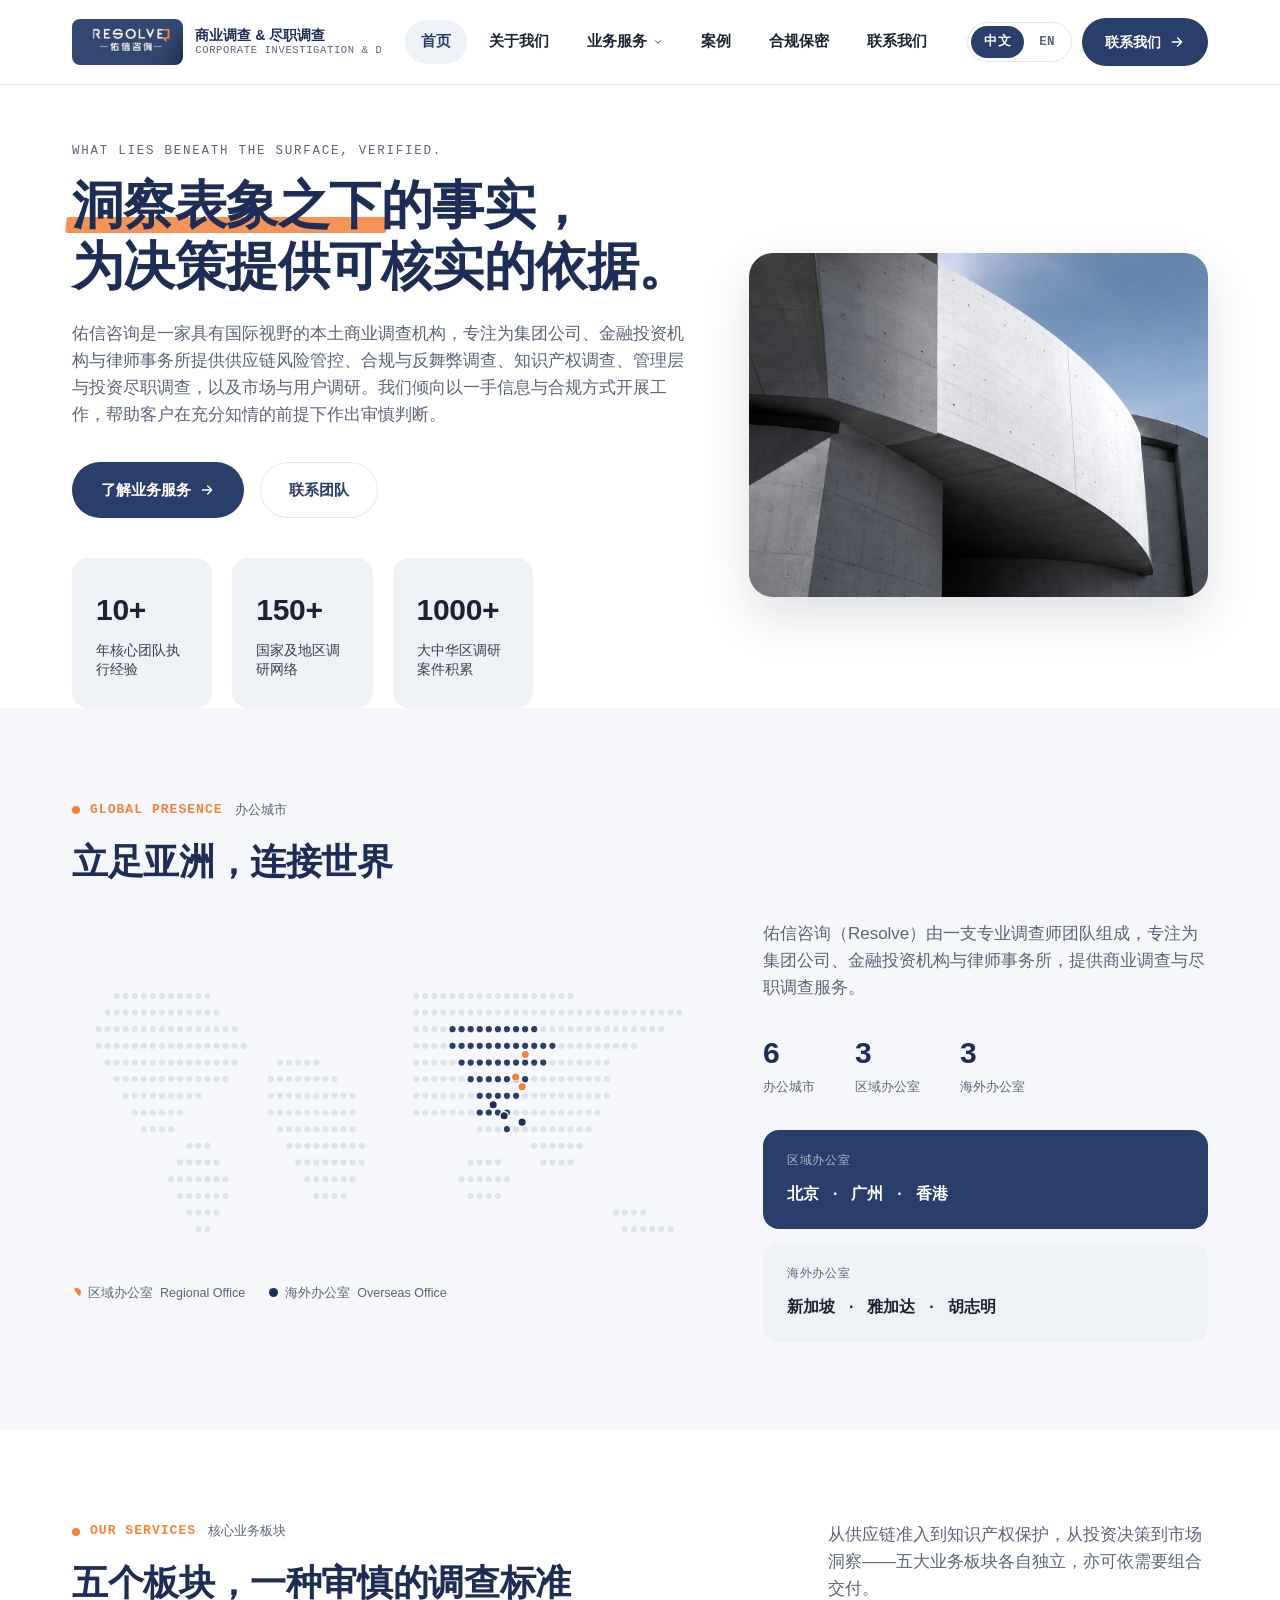
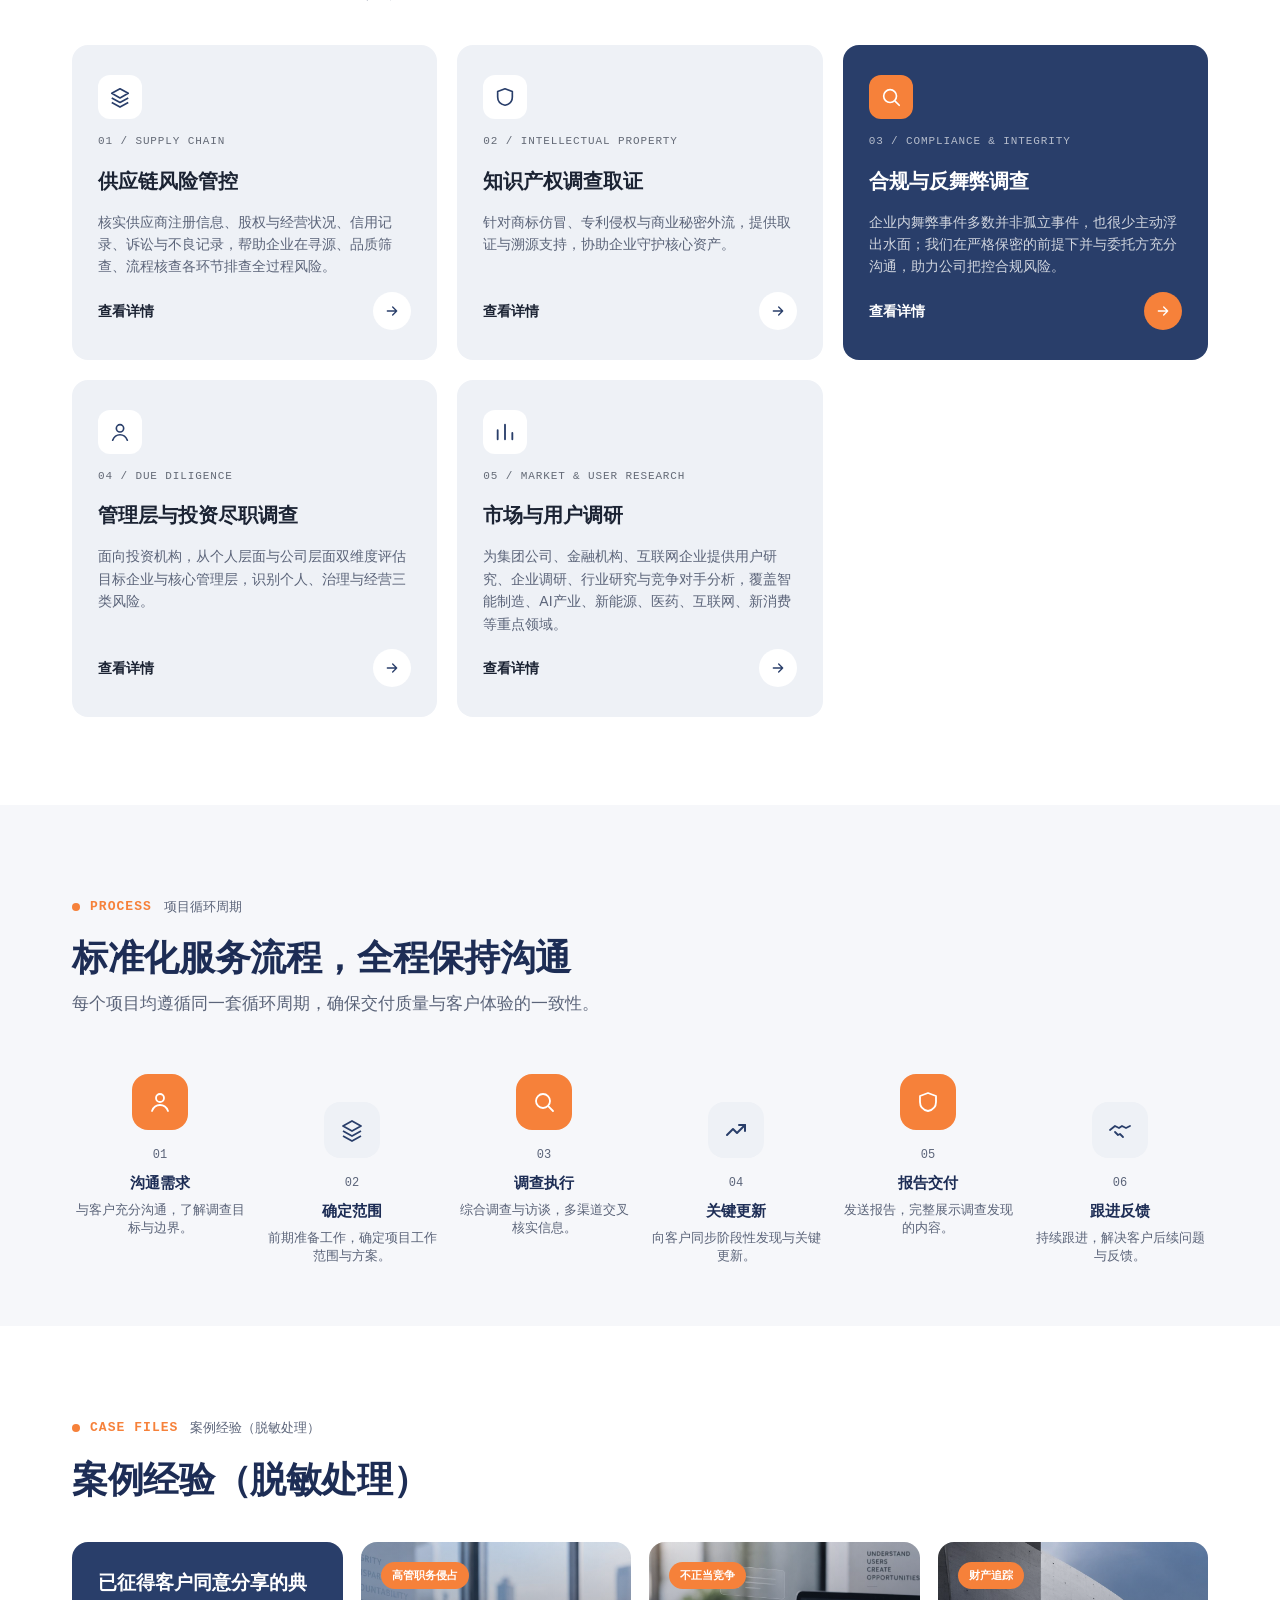
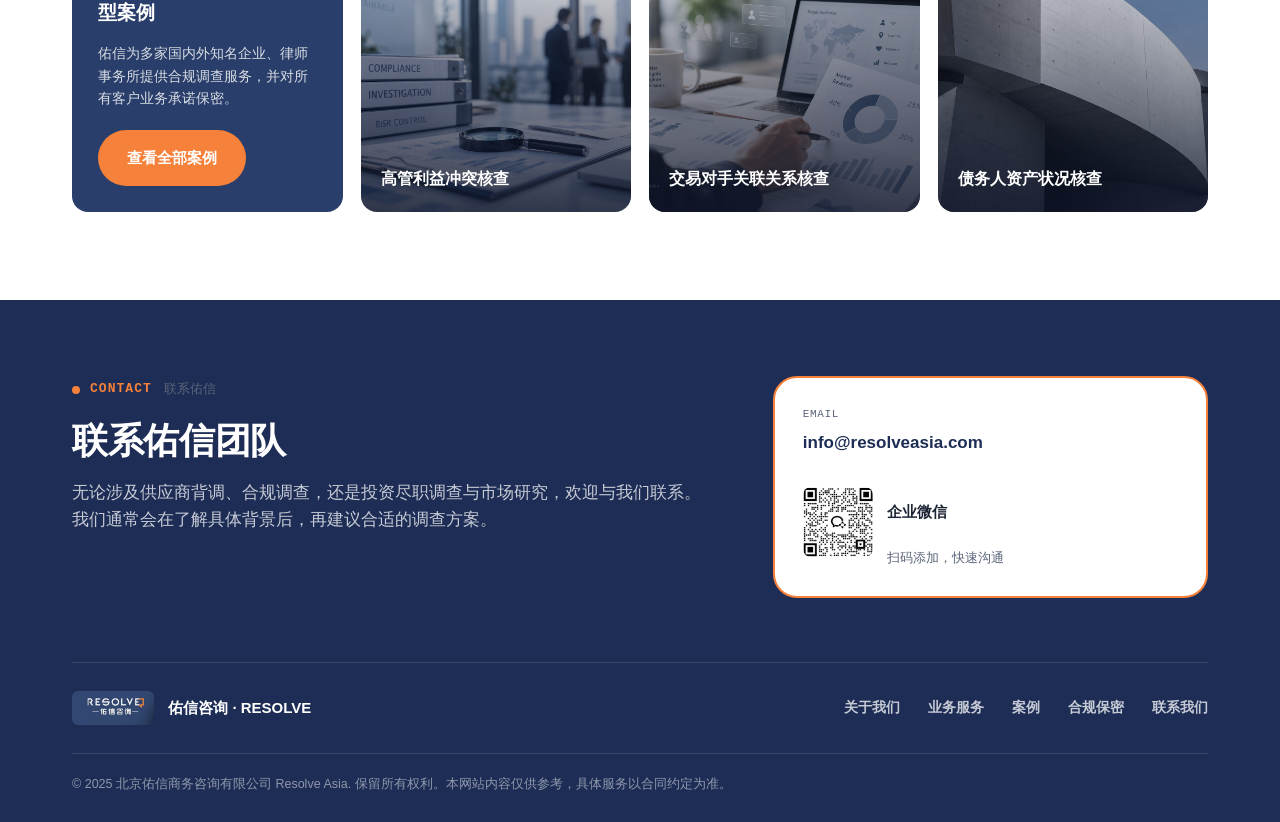
==== index.html @ 16b6058d "Add files via upload" ====
<!DOCTYPE html>
<html lang="zh-CN">
<head>
<meta charset="UTF-8">
<meta name="viewport" content="width=device-width, initial-scale=1.0">
<title>首页 | 佑信咨询 Resolve Asia</title>
<meta name="title-zh" content="首页 | 佑信咨询 Resolve Asia">
<meta name="title-en" content="Home | Resolve Asia">
<meta name="description" content="佑信咨询（Resolve）是一家具有国际视野的本土商业调查机构，提供供应链风险管控、知识产权调查取证、合规与反舞弊调查、管理层与投资尽职调查、市场与用户调研等服务。">
<meta name="description-en" content="Resolve is a locally rooted, internationally minded investigative firm offering supply chain risk management, IP investigation, compliance & anti-fraud investigation, management & investment due diligence, and market & user research.">
<link rel="canonical" href="https://resolveasia.com/index.html">
<link rel="alternate" hreflang="zh-CN" href="https://resolveasia.com/index.html">
<link rel="alternate" hreflang="en" href="https://resolveasia.com/index.html?lang=en">
<meta property="og:site_name" content="Resolve Asia 佑信咨询">
<meta property="og:title" content="首页 | 佑信咨询">
<meta property="og:description" content="佑信咨询（Resolve）是一家具有国际视野的本土商业调查机构，提供供应链风险管控、知识产权调查取证、合规与反舞弊调查、管理层与投资尽职调查、市场与用户调研等服务。">
<meta property="og:type" content="website">
<meta property="og:url" content="https://resolveasia.com/index.html">
<meta property="og:image" content="https://resolveasia.com/assets/img/hero-concrete.jpg">
<meta name="twitter:card" content="summary_large_image">
<link rel="icon" type="image/png" href="assets/img/logo.png">
<link rel="stylesheet" href="assets/css/style.css">

</head>
<body>
<header class="site-header">
    <div class="container">
      <a href="index.html" class="brand">
        <img src="assets/img/logo.png" alt="Resolve Asia logo" width="40" height="17">
        <span class="brand-text"><span class="cn">商业调查 & 尽职调查</span><span class="en">CORPORATE INVESTIGATION & DUE DILIGENCE</span></span>
      </a>
      <ul class="main-nav">
        <li><a href="index.html" class="active"><span lang-zh>首页</span><span lang-en>Home</span></a></li>
        <li><a href="about.html"><span lang-zh>关于我们</span><span lang-en>About</span></a></li>
        <li class="has-sub">
          <a href="services.html"><span lang-zh>业务服务</span><span lang-en>Services</span><svg class="chev" viewBox="0 0 24 24" fill="none"><path d="M6 9l6 6 6-6" stroke="currentColor" stroke-width="2" stroke-linecap="round" stroke-linejoin="round"/></svg></a>
          <ul class="submenu"><li><a href="service-supplier.html"><span lang-zh>供应链风险管控</span><span lang-en>Supply Chain Risk Management</span></a></li><li><a href="service-ip.html"><span lang-zh>知识产权调查取证</span><span lang-en>IP Investigation & Evidence Collection</span></a></li><li><a href="service-antifraud.html"><span lang-zh>合规与反舞弊调查</span><span lang-en>Compliance & Anti-Fraud</span></a></li><li><a href="service-duediligence.html"><span lang-zh>管理层与投资尽调</span><span lang-en>Management & Investment DD</span></a></li><li><a href="service-research.html"><span lang-zh>市场与用户调研</span><span lang-en>Market & User Research</span></a></li></ul>
        </li>
        <li><a href="cases.html"><span lang-zh>案例</span><span lang-en>Cases</span></a></li>
        <li><a href="trust.html"><span lang-zh>合规保密</span><span lang-en>Compliance</span></a></li>
        <li><a href="contact.html"><span lang-zh>联系我们</span><span lang-en>Contact</span></a></li>
      </ul>
      <div class="header-actions">
        <div class="lang-switch">
          <button type="button" data-lang="zh">中文</button>
          <button type="button" data-lang="en">EN</button>
        </div>
        <a href="contact.html" class="btn btn-primary desktop-only"><span lang-zh>联系我们</span><span lang-en>Contact Us</span> <svg viewBox="0 0 24 24" fill="none"><path d="M5 12h14M13 6l6 6-6 6" stroke="currentColor" stroke-width="2" stroke-linecap="round" stroke-linejoin="round"/></svg></a>
        <button class="nav-toggle" aria-label="Menu"><svg viewBox="0 0 24 24" fill="none"><path d="M4 7h16M4 12h16M4 17h16" stroke="currentColor" stroke-width="2" stroke-linecap="round"/></svg></button>
      </div>
    </div>
  </header>

  <section class="hero simple-hero">
    <div class="container">
      <div class="hero-grid">
        <div>
          <div class="hero-kicker-en">WHAT LIES BENEATH THE SURFACE, VERIFIED.</div>
          <h1>
            <span lang-zh><span class="underline-swipe">洞察表象之下</span>的事实，<br>为决策提供可核实的依据。</span>
            <span lang-en>What lies beneath the surface, verified.</span>
          </h1>
          <p class="lede"><span lang-zh>佑信咨询是一家具有国际视野的本土商业调查机构，专注为集团公司、金融投资机构与律师事务所提供供应链风险管控、合规与反舞弊调查、知识产权调查、管理层与投资尽职调查，以及市场与用户调研。我们倾向以一手信息与合规方式开展工作，帮助客户在充分知情的前提下作出审慎判断。</span><span lang-en>Resolve is a locally rooted investigative firm with an international outlook. We work with corporations, financial investors and law firms on supply chain risk management, compliance and anti-fraud investigations, IP investigation and evidence collection, management and investment due diligence, and market and user research. We favor first-hand information and lawful methods, so that clients can make prudent decisions with the full picture.</span></p>
          <div class="btn-row">
            <a href="services.html" class="btn btn-primary"><span lang-zh>了解业务服务</span><span lang-en>Explore Our Services</span> <svg viewBox="0 0 24 24" fill="none"><path d="M5 12h14M13 6l6 6-6 6" stroke="currentColor" stroke-width="2" stroke-linecap="round" stroke-linejoin="round"/></svg></a>
            <a href="contact.html" class="btn btn-outline"><span lang-zh>联系团队</span><span lang-en>Contact the Team</span></a>
          </div>
          <div class="stat-strip">
            <div class="stat-card light"><div class="num">10+</div><div class="cap"><span lang-zh>年核心团队执行经验</span><span lang-en>Years of core team experience</span></div></div>
            <div class="stat-card light"><div class="num">150+</div><div class="cap"><span lang-zh>国家及地区调研网络</span><span lang-en>Countries & regions covered</span></div></div>
            <div class="stat-card light"><div class="num">1000+</div><div class="cap"><span lang-zh>大中华区调研案件积累</span><span lang-en>Cases across Greater China</span></div></div>
          </div>
        </div>
        <div class="hero-media">
          <img src="assets/img/hero-concrete.jpg" alt="Resolve Asia" loading="eager">
        </div>
      </div>
    </div>
  </section>

  <section class="section section--soft">
    <div class="container">
      <span class="eyebrow">GLOBAL PRESENCE <span class="zh-sub"><span lang-zh>办公城市</span><span lang-en>Office Locations</span></span></span>
      <h2>
        <span lang-zh>立足亚洲，<span class="underline-swipe">连接世界</span></span>
        <span lang-en>Rooted in Asia, connected to the world</span>
      </h2>
      <div class="presence-wrap">
        <div class="map-box">
          <div class="world-map"><img src="assets/img/world-map.svg" alt="Office network map" loading="lazy"></div>
          <div class="map-legend">
            <span><i style="background:#f6813a"></i><span lang-zh>区域办公室</span><span lang-en>Regional Office</span></span>
            <span><i style="background:#1d2d55"></i><span lang-zh>海外办公室</span><span lang-en>Overseas Office</span></span>
          </div>
        </div>
        <div>
          <p class="lede" style="margin-bottom:24px;"><span lang-zh>佑信咨询（Resolve）由一支专业调查师团队组成，专注为集团公司、金融投资机构与律师事务所，提供商业调查与尽职调查服务。</span><span lang-en>Resolve is a team of professional investigators serving corporations, financial investors and law firms with corporate investigation and due diligence.</span></p>
          <div class="office-counts">
            <div><div class="num">6</div><div class="cap" lang-zh>办公城市</div><div class="cap" lang-en>Office cities</div></div>
            <div><div class="num">3</div><div class="cap" lang-zh>区域办公室</div><div class="cap" lang-en>Regional offices</div></div>
            <div><div class="num">3</div><div class="cap" lang-zh>海外办公室</div><div class="cap" lang-en>Overseas offices</div></div>
          </div>
          <div class="office-list">
          <div class="office-card regional">
            <div class="label"><span lang-zh>区域办公室</span><span lang-en>Regional Office</span></div>
            <div class="city-row"><span><span lang-zh>北京</span><span lang-en>Beijing</span></span><span>·</span><span><span lang-zh>广州</span><span lang-en>Guangzhou</span></span><span>·</span><span><span lang-zh>香港</span><span lang-en>Hong Kong</span></span></div>
          </div>
          <div class="office-card">
            <div class="label"><span lang-zh>海外办公室</span><span lang-en>Overseas Office</span></div>
            <div class="city-row"><span><span lang-zh>新加坡</span><span lang-en>Singapore</span></span><span>·</span><span><span lang-zh>雅加达</span><span lang-en>Jakarta</span></span><span>·</span><span><span lang-zh>胡志明</span><span lang-en>Ho Chi Minh City</span></span></div>
          </div>
        </div>
        </div>
      </div>
    </div>
  </section>

  <section class="section">
    <div class="container">
      <div class="ov-head">
        <div>
          <span class="eyebrow">OUR SERVICES <span class="zh-sub"><span lang-zh>核心业务板块</span><span lang-en>Core service lines</span></span></span>
          <h2><span lang-zh>五个板块，一种审慎的调查标准</span><span lang-en>Five Service Lines, One Standard</span></h2>
        </div>
        <p class="lede mb-0" style="max-width:380px;"><span lang-zh>从供应链准入到知识产权保护，从投资决策到市场洞察——五大业务板块各自独立，亦可依需要组合交付。</span><span lang-en>From supply-chain onboarding to intellectual property, from investment decisions to market insight — five service lines, standing alone or combined.</span></p>
      </div>
      <div class="services-grid">
      <article class="svc-card">
        <div class="icon"><svg viewBox="0 0 24 24" fill="none"><path d="M12 3l9 5-9 5-9-5 9-5z" stroke="currentColor" stroke-width="1.8" stroke-linejoin="round"/><path d="M3 13l9 5 9-5" stroke="currentColor" stroke-width="1.8" stroke-linejoin="round"/><path d="M3 18l9 5 9-5" stroke="currentColor" stroke-width="1.8" stroke-linejoin="round"/></svg></div>
        <span class="tag">01 / SUPPLY CHAIN</span>
        <h3><span lang-zh>供应链风险管控</span><span lang-en>Supply Chain Risk Management</span></h3>
        <p><span lang-zh>核实供应商注册信息、股权与经营状况、信用记录、诉讼与不良记录，帮助企业在寻源、品质筛查、流程核查各环节排查全过程风险。</span><span lang-en>We verify a supplier's registration, ownership, credit history, litigation and adverse records, screening for risk at every stage — sourcing, quality and process review.</span></p>
        <div class="foot-row"><a href="service-supplier.html" style="font-weight:700;font-size:14px;"><span lang-zh>查看详情</span><span lang-en>View details</span></a><a href="service-supplier.html" class="svc-arrow"><svg viewBox="0 0 24 24" fill="none"><path d="M5 12h14M13 6l6 6-6 6" stroke="currentColor" stroke-width="2" stroke-linecap="round" stroke-linejoin="round"/></svg></a></div>
      </article>
      <article class="svc-card">
        <div class="icon"><svg viewBox="0 0 24 24" fill="none"><path d="M12 3l8 3v6c0 5-3.5 8-8 9-4.5-1-8-4-8-9V6l8-3z" stroke="currentColor" stroke-width="1.8" stroke-linejoin="round"/></svg></div>
        <span class="tag">02 / INTELLECTUAL PROPERTY</span>
        <h3><span lang-zh>知识产权调查取证</span><span lang-en>IP Investigation & Evidence Collection</span></h3>
        <p><span lang-zh>针对商标仿冒、专利侵权与商业秘密外流，提供取证与溯源支持，协助企业守护核心资产。</span><span lang-en>Evidence collection and source-tracing support against counterfeiting, patent infringement and trade-secret leaks — helping companies protect their core assets.</span></p>
        <div class="foot-row"><a href="service-ip.html" style="font-weight:700;font-size:14px;"><span lang-zh>查看详情</span><span lang-en>View details</span></a><a href="service-ip.html" class="svc-arrow"><svg viewBox="0 0 24 24" fill="none"><path d="M5 12h14M13 6l6 6-6 6" stroke="currentColor" stroke-width="2" stroke-linecap="round" stroke-linejoin="round"/></svg></a></div>
      </article>
      <article class="svc-card dark">
        <div class="icon"><svg viewBox="0 0 24 24" fill="none"><circle cx="11" cy="11" r="7" stroke="currentColor" stroke-width="1.8"/><path d="M21 21l-4.3-4.3" stroke="currentColor" stroke-width="1.8" stroke-linecap="round"/></svg></div>
        <span class="tag">03 / COMPLIANCE &amp; INTEGRITY</span>
        <h3><span lang-zh>合规与反舞弊调查</span><span lang-en>Compliance & Anti-Fraud Investigation</span></h3>
        <p><span lang-zh>企业内舞弊事件多数并非孤立事件，也很少主动浮出水面；我们在严格保密的前提下并与委托方充分沟通，助力公司把控合规风险。</span><span lang-en>Internal fraud is rarely an isolated incident, and it seldom comes to light on its own. Working under strict confidentiality and in close coordination with the client, we help companies get ahead of compliance risk.</span></p>
        <div class="foot-row"><a href="service-antifraud.html" style="font-weight:700;font-size:14px;color:#fff;"><span lang-zh>查看详情</span><span lang-en>View details</span></a><a href="service-antifraud.html" class="svc-arrow"><svg viewBox="0 0 24 24" fill="none"><path d="M5 12h14M13 6l6 6-6 6" stroke="currentColor" stroke-width="2" stroke-linecap="round" stroke-linejoin="round"/></svg></a></div>
      </article>
      <article class="svc-card">
        <div class="icon"><svg viewBox="0 0 24 24" fill="none"><circle cx="12" cy="8" r="4" stroke="currentColor" stroke-width="1.8"/><path d="M4 21c1.5-4 5-6 8-6s6.5 2 8 6" stroke="currentColor" stroke-width="1.8" stroke-linecap="round"/></svg></div>
        <span class="tag">04 / DUE DILIGENCE</span>
        <h3><span lang-zh>管理层与投资尽职调查</span><span lang-en>Management & Investment Due Diligence</span></h3>
        <p><span lang-zh>面向投资机构，从个人层面与公司层面双维度评估目标企业与核心管理层，识别个人、治理与经营三类风险。</span><span lang-en>For investors: a dual-lens assessment of key individuals and target companies, covering personal, governance and operating risk.</span></p>
        <div class="foot-row"><a href="service-duediligence.html" style="font-weight:700;font-size:14px;"><span lang-zh>查看详情</span><span lang-en>View details</span></a><a href="service-duediligence.html" class="svc-arrow"><svg viewBox="0 0 24 24" fill="none"><path d="M5 12h14M13 6l6 6-6 6" stroke="currentColor" stroke-width="2" stroke-linecap="round" stroke-linejoin="round"/></svg></a></div>
      </article>
      <article class="svc-card">
        <div class="icon"><svg viewBox="0 0 24 24" fill="none"><path d="M4 20V10M12 20V4M20 20v-7" stroke="currentColor" stroke-width="2" stroke-linecap="round"/></svg></div>
        <span class="tag">05 / MARKET &amp; USER RESEARCH</span>
        <h3><span lang-zh>市场与用户调研</span><span lang-en>Market & User Research</span></h3>
        <p><span lang-zh>为集团公司、金融机构、互联网企业提供用户研究、企业调研、行业研究与竞争对手分析，覆盖智能制造、AI产业、新能源、医药、互联网、新消费等重点领域。</span><span lang-en>User research, enterprise research, industry research and competitor analysis, spanning intelligent manufacturing, AI, new energy, pharma, internet and new consumer sectors.</span></p>
        <div class="foot-row"><a href="service-research.html" style="font-weight:700;font-size:14px;"><span lang-zh>查看详情</span><span lang-en>View details</span></a><a href="service-research.html" class="svc-arrow"><svg viewBox="0 0 24 24" fill="none"><path d="M5 12h14M13 6l6 6-6 6" stroke="currentColor" stroke-width="2" stroke-linecap="round" stroke-linejoin="round"/></svg></a></div>
      </article>
    </div>
    </div>
  </section>

  <section class="section section--soft">
    <div class="container">
      <span class="eyebrow">PROCESS <span class="zh-sub"><span lang-zh>项目循环周期</span><span lang-en>Our Delivery Cycle</span></span></span>
      <h2><span lang-zh>标准化服务流程，全程保持沟通</span><span lang-en>A standardized service process with constant communication.</span></h2>
      <p class="lede" style="margin-top:10px;"><span lang-zh>每个项目均遵循同一套循环周期，确保交付质量与客户体验的一致性。</span><span lang-en>Every project follows the same cycle, ensuring consistent quality and customer experience.</span></p>
      <div class="process-row"><div class="process-step active">
        <div class="dot"><svg viewBox="0 0 24 24" fill="none"><circle cx="12" cy="8" r="4" stroke="currentColor" stroke-width="1.8"/><path d="M4 21c1.5-4 5-6 8-6s6.5 2 8 6" stroke="currentColor" stroke-width="1.8" stroke-linecap="round"/></svg></div>
        <div class="num">01</div>
        <h4><span lang-zh>沟通需求</span><span lang-en>Understand the requirements</span></h4>
        <p><span lang-zh>与客户充分沟通，了解调查目标与边界。</span><span lang-en>Align on goals and scope with the client.</span></p>
      </div><div class="process-step">
        <div class="dot"><svg viewBox="0 0 24 24" fill="none"><path d="M12 3l9 5-9 5-9-5 9-5z" stroke="currentColor" stroke-width="1.8" stroke-linejoin="round"/><path d="M3 13l9 5 9-5" stroke="currentColor" stroke-width="1.8" stroke-linejoin="round"/><path d="M3 18l9 5 9-5" stroke="currentColor" stroke-width="1.8" stroke-linejoin="round"/></svg></div>
        <div class="num">02</div>
        <h4><span lang-zh>确定范围</span><span lang-en>Plan the scope</span></h4>
        <p><span lang-zh>前期准备工作，确定项目工作范围与方案。</span><span lang-en>Prepare the groundwork and define the project scope and approach.</span></p>
      </div><div class="process-step active">
        <div class="dot"><svg viewBox="0 0 24 24" fill="none"><circle cx="11" cy="11" r="7" stroke="currentColor" stroke-width="1.8"/><path d="M21 21l-4.3-4.3" stroke="currentColor" stroke-width="1.8" stroke-linecap="round"/></svg></div>
        <div class="num">03</div>
        <h4><span lang-zh>调查执行</span><span lang-en>Investigate and execute</span></h4>
        <p><span lang-zh>综合调查与访谈，多渠道交叉核实信息。</span><span lang-en>Cross-verified research and interviews.</span></p>
      </div><div class="process-step">
        <div class="dot"><svg viewBox="0 0 24 24" fill="none"><path d="M3 17l6-6 4 4 8-8" stroke="currentColor" stroke-width="2" stroke-linecap="round" stroke-linejoin="round"/><path d="M15 7h6v6" stroke="currentColor" stroke-width="2" stroke-linecap="round" stroke-linejoin="round"/></svg></div>
        <div class="num">04</div>
        <h4><span lang-zh>关键更新</span><span lang-en>Share key updates</span></h4>
        <p><span lang-zh>向客户同步阶段性发现与关键更新。</span><span lang-en>Keep clients informed of interim findings and key developments.</span></p>
      </div><div class="process-step active">
        <div class="dot"><svg viewBox="0 0 24 24" fill="none"><path d="M12 3l8 3v6c0 5-3.5 8-8 9-4.5-1-8-4-8-9V6l8-3z" stroke="currentColor" stroke-width="1.8" stroke-linejoin="round"/></svg></div>
        <div class="num">05</div>
        <h4><span lang-zh>报告交付</span><span lang-en>Deliver the report</span></h4>
        <p><span lang-zh>发送报告，完整展示调查发现的内容。</span><span lang-en>Deliver the full findings report.</span></p>
      </div><div class="process-step">
        <div class="dot"><svg viewBox="0 0 24 24" fill="none"><path d="M2 12l5-4 4 2 3-2 4 2 4-2" stroke="currentColor" stroke-width="1.8" stroke-linecap="round" stroke-linejoin="round"/><path d="M7 14l3 3 2-1 3 3" stroke="currentColor" stroke-width="1.8" stroke-linecap="round" stroke-linejoin="round"/></svg></div>
        <div class="num">06</div>
        <h4><span lang-zh>跟进反馈</span><span lang-en>Follow up</span></h4>
        <p><span lang-zh>持续跟进，解决客户后续问题与反馈。</span><span lang-en>Ongoing support for follow-up questions.</span></p>
      </div></div>
    </div>
  </section>

  <section class="section">
    <div class="container">
      <div class="ov-head">
        <div>
          <span class="eyebrow">CASE FILES <span class="zh-sub"><span lang-zh>案例经验（脱敏处理）</span><span lang-en>Case Files (Sanitized)</span></span></span>
          <h2><span lang-zh>案例经验（脱敏处理）</span><span lang-en>Case Files (Sanitized)</span></h2>
        </div>
      </div>
      <div class="case-strip">
        <div class="case-promo">
          <div>
            <h3 style="color:#fff;font-size:19px;"><span lang-zh>已征得客户同意分享的典型案例</span><span lang-en>Representative cases, shared with client consent</span></h3>
            <p><span lang-zh>佑信为多家国内外知名企业、律师事务所提供合规调查服务，并对所有客户业务承诺保密。</span><span lang-en>We serve leading corporations and law firms under strict confidentiality commitments.</span></p>
          </div>
          <a href="cases.html" class="btn btn-accent" style="align-self:flex-start;"><span lang-zh>查看全部案例</span><span lang-en>View all cases</span></a>
        </div>
        <div class="case-mini">
          <img src="assets/img/compliance-desk.jpg" alt="Executive conflict-of-interest case">
          <div class="ov"><span class="tag"><span lang-zh>高管职务侵占</span><span lang-en>Executive Misconduct</span></span><h4><span lang-zh>高管利益冲突核查</span><span lang-en>Executive Conflict-of-Interest Review</span></h4></div>
        </div>
        <div class="case-mini">
          <img src="assets/img/research-analysis.jpg" alt="Counterparty relationship case">
          <div class="ov"><span class="tag"><span lang-zh>不正当竞争</span><span lang-en>Unfair Competition</span></span><h4><span lang-zh>交易对手关联关系核查</span><span lang-en>Counterparty Relationship Verification</span></h4></div>
        </div>
        <div class="case-mini">
          <img src="assets/img/hero-concrete.jpg" alt="Debtor asset verification case">
          <div class="ov"><span class="tag"><span lang-zh>财产追踪</span><span lang-en>Asset Tracing</span></span><h4><span lang-zh>债务人资产状况核查</span><span lang-en>Debtor Asset Verification</span></h4></div>
        </div>
      </div>
    </div>
  </section>

<section class="contact-section">
    <div class="container">
      <div class="contact-grid">
        <div>
          <span class="eyebrow">CONTACT <span class="zh-sub"><span lang-zh>联系佑信</span><span lang-en>Contact Resolve</span></span></span>
          <h2><span lang-zh>联系佑信团队</span><span lang-en>Contact the Resolve Team</span></h2>
          <p class="lede" style="margin-top:16px;"><span lang-zh>无论涉及供应商背调、合规调查，还是投资尽职调查与市场研究，欢迎与我们联系。我们通常会在了解具体背景后，再建议合适的调查方案。</span><span lang-en>Whether the matter involves a supplier check, a compliance investigation, or investment due diligence, we typically propose an approach only once we understand the specifics.</span></p>
        </div>
        <div class="contact-card">
          <div class="em-label">EMAIL</div>
          <div class="email">info@resolveasia.com</div>
          <div class="qr-row">
            <img src="assets/img/qrcode-wecom.png" alt="WeCom QR code" width="70" height="70">
            <div>
              <h5><span lang-zh>企业微信</span><span lang-en>WeCom</span></h5>
              <p><span lang-zh>扫码添加，快速沟通</span><span lang-en>Scan to connect instantly</span></p>
            </div>
          </div>
        </div>
      </div>
    </div>
  </section>
<footer class="site-footer">
    <div class="container">
      <div class="footer-row">
        <div class="footer-brand">
          <img src="assets/img/logo.png" alt="Resolve Asia">
          <span><span lang-zh>佑信咨询 · RESOLVE</span><span lang-en>RESOLVE · 佑信咨询</span></span>
        </div>
        <nav class="footer-nav">
          <a href="about.html"><span lang-zh>关于我们</span><span lang-en>About</span></a>
          <a href="services.html"><span lang-zh>业务服务</span><span lang-en>Services</span></a>
          <a href="cases.html"><span lang-zh>案例</span><span lang-en>Cases</span></a>
          <a href="trust.html"><span lang-zh>合规保密</span><span lang-en>Compliance</span></a>
          <a href="contact.html"><span lang-zh>联系我们</span><span lang-en>Contact</span></a>
        </nav>
      </div>
      <div class="footer-bottom"><span lang-zh>© 2025 北京佑信商务咨询有限公司 Resolve Asia. 保留所有权利。本网站内容仅供参考，具体服务以合同约定为准。</span><span lang-en>© 2025 Beijing Resolve Business Consulting Co., Ltd. All rights reserved. This website is for reference only; the scope of services is as set out in the contract.</span></div>
    </div>
  </footer>
<script src="assets/js/main.js"></script>
</body>
</html>
---- assets/css/style.css ----
/* ============================================================
   Resolve Asia (佑信咨询) — shared stylesheet
   ============================================================ */

:root{
  --navy:        #1d2d55;
  --navy-deep:   #16213f;
  --navy-mid:    #293e6a;
  --navy-soft:   #415981;
  --orange:      #f6813a;
  --orange-dark: #e06b22;
  --ink:         #1b2333;
  --ink-soft:    #5b6479;
  --line:        #e3e7ef;
  --bg:          #ffffff;
  --bg-soft:     #f6f7fa;
  --bg-card:     #eef1f6;
  --white:       #ffffff;

  --font-zh: "PingFang SC","Microsoft YaHei","Noto Sans SC",-apple-system,BlinkMacSystemFont,"Segoe UI",sans-serif;
  --font-en: -apple-system,BlinkMacSystemFont,"Segoe UI","Helvetica Neue",Arial,sans-serif;
  --font-mono: "SFMono-Regular",Consolas,"Liberation Mono",Menlo,monospace;

  --container: 1200px;
  --radius-s: 10px;
  --radius-m: 16px;
  --radius-l: 24px;
  --shadow-card: 0 10px 30px rgba(22,33,63,.07);
  --shadow-lift: 0 20px 50px rgba(22,33,63,.14);
}

*,*::before,*::after{box-sizing:border-box;}
html{scroll-behavior:smooth;-webkit-text-size-adjust:100%;}
body{
  margin:0;
  font-family:var(--font-zh);
  color:var(--ink);
  background:var(--bg);
  line-height:1.6;
  -webkit-font-smoothing:antialiased;
}
html[data-lang="en"] body{font-family:var(--font-en);}
img{max-width:100%;display:block;}
a{color:inherit;text-decoration:none;}
ul{margin:0;padding:0;list-style:none;}
h1,h2,h3,h4,p{margin:0;}
button{font:inherit;cursor:pointer;}
.container{max-width:var(--container);margin:0 auto;padding:0 32px;}

/* ---------- language toggle ---------- */
[lang-en]{display:none;}
html[data-lang="en"] [lang-zh]{display:none;}
html[data-lang="en"] [lang-en]{display:inline;}
html[data-lang="en"] [data-en-block]{display:block;}
html[data-lang="en"] .dual-label [lang-en]{display:inline-block;}

/* ---------- utility ---------- */
.eyebrow{
  display:inline-flex;align-items:center;gap:10px;
  font-family:var(--font-mono);font-size:13px;letter-spacing:.08em;
  color:var(--orange);font-weight:600;text-transform:uppercase;
  margin-bottom:18px;
}
.eyebrow::before{content:"";width:8px;height:8px;border-radius:50%;background:var(--orange);flex:none;}
.eyebrow .zh-sub{color:var(--ink-soft);font-family:var(--font-zh);text-transform:none;font-weight:500;letter-spacing:0;margin-left:2px;}

.section{padding:88px 0;}
.section--tight{padding:64px 0;}
.section--soft{background:var(--bg-soft);}
.section--navy{background:var(--navy-mid);color:#fff;}

h1,.h1{font-size:clamp(34px,4.2vw,52px);line-height:1.18;font-weight:800;letter-spacing:-.01em;color:var(--navy);}
h2,.h2{font-size:clamp(26px,3vw,36px);line-height:1.25;font-weight:800;color:var(--navy);letter-spacing:-.01em;}
h3,.h3{font-size:20px;font-weight:700;color:var(--navy);}
.lede{font-size:17px;color:var(--ink-soft);max-width:640px;}
.underline-swipe{position:relative;display:inline-block;}
.underline-swipe::after{
  content:"";position:absolute;left:-2%;right:-2%;bottom:.08em;height:.3em;
  background:var(--orange);opacity:.85;z-index:-1;border-radius:2px;
  transform:skewX(-6deg);
}

/* ---------- buttons ---------- */
.btn{
  display:inline-flex;align-items:center;justify-content:center;gap:8px;
  padding:15px 28px;border-radius:999px;font-weight:700;font-size:15px;
  border:1.5px solid transparent;transition:all .18s ease;white-space:nowrap;
}
.btn-primary{background:var(--navy-mid);color:#fff;}
.btn-primary:hover{background:var(--navy-deep);}
.btn-outline{background:transparent;color:var(--navy-mid);border-color:var(--line);}
.btn-outline:hover{border-color:var(--navy-mid);}
.btn-accent{background:var(--orange);color:#fff;}
.btn-accent:hover{background:var(--orange-dark);}
.btn-ghost-white{background:transparent;color:#fff;border-color:rgba(255,255,255,.4);}
.btn-ghost-white:hover{border-color:#fff;}
.btn-row{display:flex;gap:16px;flex-wrap:wrap;}
.btn svg{width:16px;height:16px;flex:none;}

/* ---------- header ---------- */
.site-header{
  position:sticky;top:0;z-index:100;background:#ffffff;
  border-bottom:1px solid var(--line);
}
.site-header .container{display:flex;align-items:center;justify-content:space-between;height:84px;gap:24px;}
.brand{display:flex;align-items:center;gap:12px;flex:0 1 auto;min-width:0;overflow:hidden;}
.brand img{height:46px;width:auto;border-radius:8px;flex:none;}
.brand-text{display:flex;flex-direction:column;line-height:1.25;min-width:0;overflow:hidden;white-space:nowrap;}
.brand-text .cn{font-weight:700;font-size:14px;color:var(--navy);}
.brand-text .en{font-size:10.5px;letter-spacing:.06em;color:var(--ink-soft);font-family:var(--font-mono);}

.main-nav{display:flex;align-items:center;gap:6px;flex:0 1 auto;justify-content:center;}
.main-nav>li{position:relative;flex:none;}
.main-nav a{display:block;padding:10px 16px;border-radius:999px;font-weight:600;font-size:14.5px;color:var(--ink);white-space:nowrap;transition:background .15s,color .15s;}
.main-nav a:hover,.main-nav a.active{background:var(--bg-card);color:var(--navy-mid);}
.has-sub>a{display:flex;align-items:center;gap:6px;}
.has-sub>a .chev{width:10px;height:10px;transition:transform .15s;}
.has-sub:hover>a .chev{transform:rotate(180deg);}
.submenu{
  position:absolute;top:100%;left:0;min-width:260px;background:#fff;border-radius:14px;
  box-shadow:var(--shadow-lift);border:1px solid var(--line);padding:10px;
  opacity:0;visibility:hidden;transform:translateY(6px);transition:all .15s ease;
}
.has-sub:hover .submenu{opacity:1;visibility:visible;transform:translateY(0);}
.submenu a{padding:11px 14px;border-radius:10px;font-weight:500;font-size:14px;}
.submenu a:hover{background:var(--bg-card);}

.header-actions{display:flex;align-items:center;gap:10px;flex:none;}
.lang-switch{display:flex;border:1px solid var(--line);border-radius:999px;padding:3px;gap:2px;}
.lang-switch button{
  border:none;background:none;padding:6px 13px;border-radius:999px;font-size:12.5px;font-weight:700;
  color:var(--ink-soft);font-family:var(--font-mono);letter-spacing:.03em;
}
.lang-switch button.active{background:var(--navy-mid);color:#fff;}
.header-actions .btn{padding:12px 22px;font-size:14px;}
.nav-toggle{display:none;background:none;border:none;padding:8px;flex:none;}
.nav-toggle svg{width:26px;height:26px;color:var(--navy);}

@media (max-width:860px){
  .brand-text .en{display:none;}
  .brand-text .cn{font-size:12.5px;}
}
@media (max-width:480px){
  .brand-text{display:none;}
  .lang-switch button{padding:6px 10px;font-size:11.5px;}
}

/* mobile nav */
@media (max-width:1240px){
  .main-nav{
    position:fixed;inset:84px 0 0 0;background:#fff;flex-direction:column;justify-content:flex-start;
    padding:16px 24px 40px;gap:2px;overflow-y:auto;transform:translateX(100%);transition:transform .25s ease;
  }
  html.nav-open .main-nav{transform:translateX(0);}
  .main-nav>li{width:100%;}
  .main-nav a{padding:14px 10px;font-size:16px;border-bottom:1px solid var(--line);border-radius:0;white-space:normal;}
  .submenu{position:static;box-shadow:none;border:none;opacity:1;visibility:visible;transform:none;display:none;padding:0 0 0 14px;}
  .has-sub.open .submenu{display:block;}
  .has-sub>a .chev{display:block;}
  .nav-toggle{display:block;}
  .header-actions .btn-primary.desktop-only{display:none;}
}
@media (min-width:1241px){.nav-toggle{display:none;}}

/* ---------- hero ---------- */
.hero{padding:64px 0 60px;position:relative;overflow:hidden;}
.hero-grid{display:grid;grid-template-columns:1.15fr .85fr;gap:56px;align-items:center;}
.hero-kicker-en{font-family:var(--font-mono);font-size:12.5px;letter-spacing:.14em;color:var(--ink-soft);text-transform:uppercase;margin-bottom:14px;}
.hero h1{margin-bottom:22px;}
.hero .lede{margin-bottom:34px;}
.hero-media{border-radius:var(--radius-l);overflow:hidden;box-shadow:var(--shadow-lift);aspect-ratio:5/4;}
.hero-media img{width:100%;height:100%;object-fit:cover;}

.page-hero{position:relative;color:#fff;padding:120px 0 64px;overflow:hidden;}
.page-hero-bg{position:absolute;inset:0;z-index:0;}
.page-hero-bg img{width:100%;height:100%;object-fit:cover;}
.page-hero-bg::after{content:"";position:absolute;inset:0;background:linear-gradient(90deg,rgba(14,20,38,.88) 10%,rgba(14,20,38,.55) 60%,rgba(14,20,38,.3));}
.page-hero .container{position:relative;z-index:1;}
.page-hero .eyebrow{color:var(--orange);}
.page-hero .eyebrow .zh-sub{color:rgba(255,255,255,.75);}
.page-hero h1{color:#fff;max-width:720px;}
.page-hero .lede{color:rgba(255,255,255,.82);max-width:620px;}

.simple-hero{padding:56px 0 0;}
.simple-hero .hero-grid{grid-template-columns:1.15fr .85fr;}
.simple-hero .hero-media{aspect-ratio:4/3;}

/* ---------- stat strip ---------- */
.stat-strip{display:grid;grid-template-columns:repeat(4,1fr);gap:20px;margin-top:40px;}
.stat-strip.cols-2{grid-template-columns:repeat(2,1fr);max-width:640px;}
.stat-card{background:var(--navy-mid);color:#fff;border-radius:var(--radius-m);padding:28px 24px;}
.stat-card.light{background:var(--bg-card);color:var(--ink);}
.stat-card .num{font-size:30px;font-weight:800;margin-bottom:8px;letter-spacing:-.01em;}
.stat-card .cap{font-size:13.5px;opacity:.85;line-height:1.4;}
.stat-card .sub-en{display:block;font-family:var(--font-mono);font-size:10.5px;letter-spacing:.06em;text-transform:uppercase;opacity:.65;margin-top:4px;}
.stat-card.media{padding:0;overflow:hidden;position:relative;color:#fff;}
.stat-card.media img{width:100%;height:100%;object-fit:cover;position:absolute;inset:0;}
.stat-card.media .overlay{position:relative;z-index:1;background:linear-gradient(180deg,rgba(15,22,42,.15),rgba(15,22,42,.78));height:100%;padding:22px;display:flex;flex-direction:column;justify-content:space-between;min-height:140px;}
.stat-card.media .tag{font-family:var(--font-mono);font-size:11px;letter-spacing:.06em;text-transform:uppercase;}
.stat-card.media .cap{font-weight:700;font-size:15px;}
.stat-card.media .link{font-size:12.5px;font-weight:700;color:var(--orange);}

/* ---------- global presence / map ---------- */
.presence-wrap{display:grid;grid-template-columns:1.3fr .9fr;gap:48px;align-items:center;margin-top:36px;}
.map-box{border-radius:var(--radius-l);overflow:hidden;}
.office-counts{display:flex;gap:40px;margin:28px 0 32px;}
.office-counts .num{font-size:30px;font-weight:800;color:var(--navy);}
.office-counts .cap{font-size:13px;color:var(--ink-soft);}
.office-list{display:grid;gap:14px;}
.office-card{background:var(--bg-card);border-radius:var(--radius-m);padding:22px 24px;}
.office-card.regional{background:var(--navy-mid);color:#fff;}
.office-dot{display:inline-block;width:9px;height:9px;border-radius:50%;margin-right:8px;}
.office-dot.regional{background:var(--orange);}
.office-dot.overseas{background:var(--navy-mid);}
.office-card .city-row{display:flex;flex-wrap:wrap;gap:4px 14px;font-weight:700;font-size:16px;}
.office-card.regional .label{color:rgba(255,255,255,.65);font-size:12px;margin-bottom:10px;text-transform:uppercase;letter-spacing:.06em;font-family:var(--font-mono);}
.office-card:not(.regional) .label{color:var(--ink-soft);font-size:12px;margin-bottom:10px;text-transform:uppercase;letter-spacing:.06em;font-family:var(--font-mono);}

/* ---------- service cards (home / overview) ---------- */
.services-grid{display:grid;grid-template-columns:repeat(3,1fr);gap:20px;margin-top:40px;}
.svc-card{
  border-radius:var(--radius-m);padding:30px 26px;background:var(--bg-card);
  display:flex;flex-direction:column;gap:14px;min-height:230px;transition:transform .18s,box-shadow .18s;
}
.svc-card:hover{transform:translateY(-4px);box-shadow:var(--shadow-card);}
.svc-card.dark{background:var(--navy-mid);color:#fff;}
.svc-card .icon{width:44px;height:44px;border-radius:12px;background:#fff;display:flex;align-items:center;justify-content:center;}
.svc-card.dark .icon{background:var(--orange);}
.svc-card .icon svg{width:22px;height:22px;color:var(--navy-mid);}
.svc-card.dark .icon svg{color:#fff;}
.svc-card .tag{font-family:var(--font-mono);font-size:11px;letter-spacing:.08em;text-transform:uppercase;opacity:.65;}
.svc-card h3{color:inherit;}
.svc-card p{font-size:14px;color:var(--ink-soft);line-height:1.6;flex:1;}
.svc-card.dark p{color:rgba(255,255,255,.78);}
.svc-card .tags-mini{font-size:12px;color:var(--ink-soft);}
.svc-card.dark .tags-mini{color:rgba(255,255,255,.65);}
.svc-card .foot-row{display:flex;align-items:center;justify-content:space-between;margin-top:auto;}
.svc-arrow{width:38px;height:38px;border-radius:50%;background:#fff;display:flex;align-items:center;justify-content:center;flex:none;}
.svc-card.dark .svc-arrow{background:var(--orange);}
.svc-arrow svg{width:16px;height:16px;color:var(--navy-mid);}
.svc-card.dark .svc-arrow svg{color:#fff;}
@media (max-width:980px){.services-grid{grid-template-columns:1fr 1fr;}}
@media (max-width:640px){.services-grid{grid-template-columns:1fr;}}

/* ---------- process / cycle ---------- */
.process-row{display:flex;align-items:flex-start;justify-content:space-between;gap:16px;margin-top:56px;position:relative;flex-wrap:wrap;}
.process-step{flex:1;min-width:150px;text-align:center;position:relative;}
.process-step .dot{width:56px;height:56px;border-radius:16px;background:var(--bg-card);display:flex;align-items:center;justify-content:center;margin:0 auto 16px;}
.process-step.active .dot{background:var(--orange);}
.process-step .dot svg{width:24px;height:24px;color:var(--navy-mid);}
.process-step.active .dot svg{color:#fff;}
.process-step .num{font-family:var(--font-mono);font-size:12px;color:var(--ink-soft);margin-bottom:6px;}
.process-step h4{font-size:15px;font-weight:700;color:var(--navy);margin-bottom:6px;}
.process-step p{font-size:12.5px;color:var(--ink-soft);line-height:1.5;}
.process-step:nth-child(even){transform:translateY(28px);}
@media (max-width:860px){.process-row{flex-direction:column;}.process-step:nth-child(even){transform:none;}}

/* ---------- case cards ---------- */
.case-strip{display:grid;grid-template-columns:1fr 1fr 1fr 1fr;gap:18px;margin-top:40px;}
.case-promo{background:var(--navy-mid);color:#fff;border-radius:var(--radius-m);padding:26px;display:flex;flex-direction:column;justify-content:space-between;}
.case-promo p{font-size:14px;opacity:.82;margin:14px 0 20px;}
.case-mini{border-radius:var(--radius-m);overflow:hidden;position:relative;min-height:230px;}
.case-mini img{position:absolute;inset:0;width:100%;height:100%;object-fit:cover;}
.case-mini .ov{position:relative;z-index:1;height:100%;background:linear-gradient(180deg,rgba(15,22,42,.1),rgba(15,22,42,.82));padding:20px;display:flex;flex-direction:column;justify-content:space-between;}
.case-mini .tag{align-self:flex-start;background:var(--orange);color:#fff;font-size:11px;font-weight:700;padding:5px 11px;border-radius:999px;}
.case-mini h4{color:#fff;font-size:16px;}
@media (max-width:980px){.case-strip{grid-template-columns:1fr 1fr;}}
@media (max-width:640px){.case-strip{grid-template-columns:1fr;}}

.case-detail{display:grid;grid-template-columns:1fr 1fr;gap:22px;margin-bottom:28px;background:var(--bg-soft);border-radius:var(--radius-l);overflow:hidden;}
.case-detail .cd-left{padding:38px;}
.case-detail .cd-left .cf-tag{font-family:var(--font-mono);font-size:12px;color:var(--orange);letter-spacing:.06em;text-transform:uppercase;margin-bottom:10px;}
.case-detail .cd-left h3{font-size:24px;margin-bottom:22px;}
.case-detail dl{margin:0;}
.case-detail dt{font-weight:700;font-size:13.5px;color:var(--navy);margin-top:18px;margin-bottom:6px;}
.case-detail dt:first-child{margin-top:0;}
.case-detail dd{margin:0;font-size:14.5px;color:var(--ink-soft);line-height:1.7;}
.case-detail .cd-right{background:var(--navy-mid);color:#fff;padding:38px;}
.case-detail .cd-right .cf-tag{font-family:var(--font-mono);font-size:12px;color:var(--orange);letter-spacing:.06em;text-transform:uppercase;margin-bottom:10px;}
.case-detail .cd-right h3{color:#fff;font-size:22px;margin-bottom:20px;}
@media (max-width:860px){.case-detail{grid-template-columns:1fr;}}

/* ---------- overview blocks (service detail pages) ---------- */
.ov-head{display:flex;align-items:center;justify-content:space-between;margin-bottom:28px;}
.grid-3{display:grid;grid-template-columns:repeat(3,1fr);gap:18px;}
.grid-2{display:grid;grid-template-columns:1fr 1fr;gap:18px;}
@media (max-width:860px){.grid-3{grid-template-columns:1fr;}.grid-2{grid-template-columns:1fr;}}

.tile{background:var(--bg-card);border-radius:var(--radius-m);padding:26px;}
.tile.navy{background:var(--navy-mid);color:#fff;}
.tile.navy h4{color:#fff;}
.tile.media{position:relative;overflow:hidden;min-height:200px;padding:0;}
.tile.media img{position:absolute;inset:0;width:100%;height:100%;object-fit:cover;}
.tile.media .ov{position:relative;z-index:1;height:100%;background:linear-gradient(180deg,rgba(15,22,42,.05),rgba(15,22,42,.78));padding:22px;display:flex;align-items:flex-end;}
.tile.media .ov span{color:#fff;font-weight:700;font-family:var(--font-mono);font-size:12px;letter-spacing:.05em;text-transform:uppercase;}
.tile .num-xl{font-family:var(--font-mono);font-size:26px;font-weight:800;color:var(--navy);float:right;}
.tile.navy .num-xl{color:var(--orange);}
.tile h4{font-size:16.5px;font-weight:700;color:var(--navy);margin-bottom:8px;}
.tile p{font-size:13.5px;color:var(--ink-soft);line-height:1.6;}
.tile.navy p{color:rgba(255,255,255,.8);}
.tile ul{display:grid;gap:10px;margin-top:4px;}
.tile ul li{font-size:13.5px;color:var(--ink-soft);padding-left:18px;position:relative;line-height:1.5;}
.tile ul li::before{content:"";position:absolute;left:0;top:7px;width:6px;height:6px;border-radius:50%;background:var(--orange);}
.tile.navy ul li{color:rgba(255,255,255,.85);}
.tile.navy ul li::before{background:var(--orange);}

.panel-list{background:#fff;border:1px solid var(--line);border-radius:var(--radius-m);padding:26px;}
.panel-list h4{margin-bottom:6px;}
.panel-list .bubble{display:inline-block;background:var(--bg-card);color:var(--ink);font-size:13px;font-weight:600;padding:8px 14px;border-radius:999px;margin:4px 6px 0 0;}

.checkpoint-grid{display:grid;grid-template-columns:repeat(3,1fr);gap:18px;margin-top:18px;}
.checkpoint{background:#fff;border:1px solid var(--line);border-radius:var(--radius-m);padding:22px;}
.checkpoint h4{font-size:15.5px;margin-bottom:8px;}
.checkpoint p{font-size:13px;color:var(--ink-soft);line-height:1.6;}
@media (max-width:860px){.checkpoint-grid{grid-template-columns:1fr;}}

.tier-grid{display:grid;grid-template-columns:1fr 1fr;gap:18px;margin-top:18px;}
.tier-card{border-radius:var(--radius-m);padding:28px;border:1px solid var(--line);}
.tier-card.featured{background:var(--navy-mid);color:#fff;border-color:transparent;}
.tier-card .tier-badge{display:inline-block;font-family:var(--font-mono);font-size:11.5px;font-weight:700;letter-spacing:.06em;padding:6px 14px;border-radius:999px;background:var(--bg-card);color:var(--navy-mid);margin-bottom:14px;}
.tier-card.featured .tier-badge{background:var(--orange);color:#fff;}
.tier-card h4{font-size:19px;margin-bottom:10px;}
.tier-card.featured h4{color:#fff;}
.tier-card p{font-size:13.5px;color:var(--ink-soft);line-height:1.6;}
.tier-card.featured p{color:rgba(255,255,255,.82);}
@media (max-width:860px){.tier-grid{grid-template-columns:1fr;}}

.scenario-grid{display:grid;grid-template-columns:repeat(3,1fr);gap:18px;margin-top:18px;}
.scenario-card{border-radius:var(--radius-m);padding:26px;background:var(--bg-card);}
.scenario-card.featured{background:var(--navy-mid);color:#fff;}
.scenario-card .ic{width:40px;height:40px;border-radius:10px;background:#fff;display:flex;align-items:center;justify-content:center;margin-bottom:16px;}
.scenario-card.featured .ic{background:var(--orange);}
.scenario-card .ic svg{width:20px;height:20px;color:var(--navy-mid);}
.scenario-card.featured .ic svg{color:#fff;}
.scenario-card h4{font-size:15.5px;margin-bottom:8px;}
.scenario-card.featured h4{color:#fff;}
.scenario-card p{font-size:13px;color:var(--ink-soft);}
.scenario-card.featured p{color:rgba(255,255,255,.78);}
@media (max-width:860px){.scenario-grid{grid-template-columns:1fr;}}

.related-row{display:grid;grid-template-columns:1fr 1fr;gap:16px;margin:36px 0;}
.related-link{display:flex;align-items:center;justify-content:space-between;background:#fff;border:1px solid var(--line);border-radius:var(--radius-m);padding:20px 24px;font-weight:700;color:var(--navy);transition:border-color .15s;}
.related-link:hover{border-color:var(--navy-mid);}
.related-link .ra{width:34px;height:34px;border-radius:50%;background:var(--bg-card);display:flex;align-items:center;justify-content:center;flex:none;}
.related-link .ra svg{width:15px;height:15px;color:var(--navy-mid);}
@media (max-width:640px){.related-row{grid-template-columns:1fr;}}

/* ---------- confidentiality grid (trust page) ---------- */
.conf-grid{display:grid;grid-template-columns:repeat(3,1fr);gap:18px;margin-top:18px;}
.conf-card{border-radius:var(--radius-m);padding:28px;background:var(--bg-card);}
.conf-card.alt{background:var(--navy-soft);color:#fff;}
.conf-card .conf-num{font-family:var(--font-mono);font-size:28px;font-weight:800;color:var(--orange);margin-bottom:14px;}
.conf-card h4{margin-bottom:8px;}
.conf-card.alt h4{color:#fff;}
.conf-card p{font-size:13.5px;color:var(--ink-soft);line-height:1.6;}
.conf-card.alt p{color:rgba(255,255,255,.82);}
@media (max-width:860px){.conf-grid{grid-template-columns:1fr;}}

.legal-banner{position:relative;border-radius:var(--radius-l);overflow:hidden;margin-top:36px;min-height:220px;}
.legal-banner img{position:absolute;inset:0;width:100%;height:100%;object-fit:cover;}
.legal-banner .ov{position:relative;z-index:1;background:linear-gradient(90deg,rgba(13,19,36,.86),rgba(13,19,36,.55));height:100%;padding:40px;display:flex;flex-direction:column;justify-content:space-between;min-height:220px;}
.legal-banner p{color:rgba(255,255,255,.9);font-size:15px;line-height:1.8;max-width:620px;}
.legal-banner .em{font-family:var(--font-mono);font-size:11.5px;text-transform:uppercase;letter-spacing:.08em;color:var(--orange);margin-bottom:8px;}
.legal-banner .mail{color:#fff;font-weight:700;font-size:17px;}

.credential-row{display:flex;flex-wrap:wrap;gap:12px;margin-top:22px;}
.cred-chip{background:#fff;border:1px solid var(--line);border-radius:999px;padding:13px 22px;font-size:13.5px;font-weight:600;color:var(--navy);}
.cred-chip b{font-family:var(--font-mono);margin-right:6px;}

/* ---------- team / four principles (about page) ---------- */
.principle-grid{display:grid;grid-template-columns:1.1fr .9fr 1fr 1fr;gap:18px;margin-top:40px;grid-template-rows:auto auto;}
.principle-card{border-radius:var(--radius-m);padding:28px;}
.principle-card.navy{background:var(--navy-mid);color:#fff;grid-row:1/3;display:flex;flex-direction:column;justify-content:center;}
.principle-card.photo{position:relative;overflow:hidden;grid-row:1/3;min-height:220px;}
.principle-card.photo img{position:absolute;inset:0;width:100%;height:100%;object-fit:cover;}
.principle-card.photo .ov{position:relative;z-index:1;height:100%;background:linear-gradient(180deg,rgba(15,22,42,.05),rgba(15,22,42,.55));}
.principle-card.light{background:var(--bg-card);}
.principle-card .tag{font-family:var(--font-mono);font-size:11px;color:var(--orange);text-transform:uppercase;letter-spacing:.06em;margin-bottom:10px;}
.principle-card.navy .tag{color:var(--orange);}
.principle-card h4{font-size:17px;margin-bottom:8px;}
.principle-card.navy h4{color:#fff;}
.principle-card p{font-size:13.5px;color:var(--ink-soft);line-height:1.65;}
.principle-card.navy p{color:rgba(255,255,255,.82);}
@media (max-width:980px){.principle-grid{grid-template-columns:1fr 1fr;grid-template-rows:auto;}
  .principle-card.navy,.principle-card.photo{grid-row:auto;}}
@media (max-width:640px){.principle-grid{grid-template-columns:1fr;}}

.about-cards{display:flex;flex-direction:column;gap:14px;}
.about-card{background:var(--bg-card);border-radius:var(--radius-m);padding:22px 24px;display:flex;align-items:flex-start;justify-content:space-between;gap:16px;}
.about-card .num{font-family:var(--font-mono);font-size:22px;font-weight:800;color:var(--orange);}
.about-card h4{margin-bottom:6px;}
.about-card p{font-size:13.5px;color:var(--ink-soft);}

/* ---------- CTA banner ---------- */
.cta-banner{position:relative;border-radius:var(--radius-l);overflow:hidden;margin-top:56px;}
.cta-banner img{position:absolute;inset:0;width:100%;height:100%;object-fit:cover;filter:grayscale(.3);}
.cta-banner .ov{position:relative;z-index:1;background:linear-gradient(90deg,rgba(20,26,44,.82),rgba(20,26,44,.45));
  display:flex;align-items:center;justify-content:space-between;gap:24px;padding:46px;flex-wrap:wrap;min-height:160px;}
.cta-banner h3{color:#fff;font-size:24px;max-width:560px;line-height:1.4;}
.cta-banner p{color:rgba(255,255,255,.78);font-size:14px;margin-top:10px;max-width:480px;}

/* ---------- contact / footer CTA card ---------- */
.contact-section{background:var(--navy);color:#fff;padding:76px 0 0;}
.contact-grid{display:grid;grid-template-columns:1.2fr .8fr;gap:48px;align-items:start;padding-bottom:64px;}
.contact-grid h2{color:#fff;}
.contact-grid .lede{color:rgba(255,255,255,.75);}
.contact-card{background:#fff;border-radius:var(--radius-l);padding:28px;color:var(--ink);border:2px solid var(--orange);position:relative;}
.contact-card .em-label{font-family:var(--font-mono);font-size:11px;color:var(--ink-soft);text-transform:uppercase;letter-spacing:.06em;margin-bottom:6px;}
.contact-card .email{font-weight:800;font-size:17px;color:var(--navy);margin-bottom:20px;word-break:break-all;}
.contact-card .qr-row{display:flex;align-items:center;gap:14px;}
.contact-card .qr-row img{width:70px;height:70px;border-radius:8px;}
.contact-card .qr-row h5{font-weight:700;font-size:14.5px;}
.contact-card .qr-row p{font-size:12.5px;color:var(--ink-soft);}
@media (max-width:860px){.contact-grid{grid-template-columns:1fr;}}

/* ---------- footer ---------- */
.site-footer{background:var(--navy);color:rgba(255,255,255,.7);}
.footer-row{display:flex;align-items:center;justify-content:space-between;padding:28px 0;border-top:1px solid rgba(255,255,255,.12);flex-wrap:wrap;gap:16px;}
.footer-brand{display:flex;align-items:center;gap:14px;}
.footer-brand img{height:34px;width:auto;border-radius:6px;}
.footer-brand span{font-weight:700;color:#fff;font-size:15px;}
.footer-nav{display:flex;gap:28px;flex-wrap:wrap;}
.footer-nav a{font-size:13.5px;font-weight:600;color:rgba(255,255,255,.75);}
.footer-nav a:hover{color:#fff;}
.footer-bottom{padding:20px 0 28px;border-top:1px solid rgba(255,255,255,.12);font-size:12.5px;color:rgba(255,255,255,.5);}

/* ---------- contact page specific ---------- */
.contact-hero-media{display:grid;grid-template-columns:1fr 1.6fr;gap:14px;}
.contact-hero-media .stack{display:grid;gap:14px;}
.contact-hero-media img{border-radius:var(--radius-m);width:100%;height:100%;object-fit:cover;}
.contact-hero-media .main{border-radius:var(--radius-l);}
@media (max-width:860px){.contact-hero-media{grid-template-columns:1fr;}.contact-hero-media .stack{grid-auto-flow:column;}}

.info-bubbles{display:grid;grid-template-columns:repeat(3,1fr);gap:16px;margin:36px 0;}
.info-bubble{background:var(--bg-card);border-radius:999px;padding:18px 24px;text-align:center;font-weight:700;font-size:14.5px;color:var(--navy);}
@media (max-width:860px){.info-bubbles{grid-template-columns:1fr;}}

.consult-banner{position:relative;border-radius:var(--radius-l);overflow:hidden;}
.consult-banner img{position:absolute;inset:0;width:100%;height:100%;object-fit:cover;}
.consult-banner .ov{position:relative;z-index:1;background:linear-gradient(90deg,rgba(18,24,42,.78),rgba(18,24,42,.4));
  min-height:180px;display:flex;align-items:center;justify-content:space-between;gap:24px;padding:40px;flex-wrap:wrap;}
.consult-banner h3{color:#fff;font-size:22px;max-width:480px;}

/* ---------- world map (simplified placeholder) ---------- */
.world-map{position:relative;width:100%;}
.world-map svg{width:100%;height:auto;display:block;}
.map-legend{display:flex;gap:24px;margin-top:16px;font-size:12.5px;color:var(--ink-soft);flex-wrap:wrap;}
.map-legend span{display:inline-flex;align-items:center;gap:7px;}
.map-legend i{width:9px;height:9px;border-radius:50%;display:inline-block;}

/* ---------- misc ---------- */
.mt-0{margin-top:0;}
.mb-0{margin-bottom:0;}
.text-center{text-align:center;}
.max-w-prose{max-width:680px;}
@media (max-width:980px){
  .hero-grid,.simple-hero .hero-grid{grid-template-columns:1fr;}
  .hero-media{order:-1;}
  .presence-wrap{grid-template-columns:1fr;}
  .stat-strip{grid-template-columns:1fr 1fr;}
  .contact-hero-media{order:-1;}
}
@media (max-width:640px){
  .container{padding:0 20px;}
  .section{padding:56px 0;}
  .stat-strip{grid-template-columns:1fr;}
  h1,.h1{font-size:30px;}
}
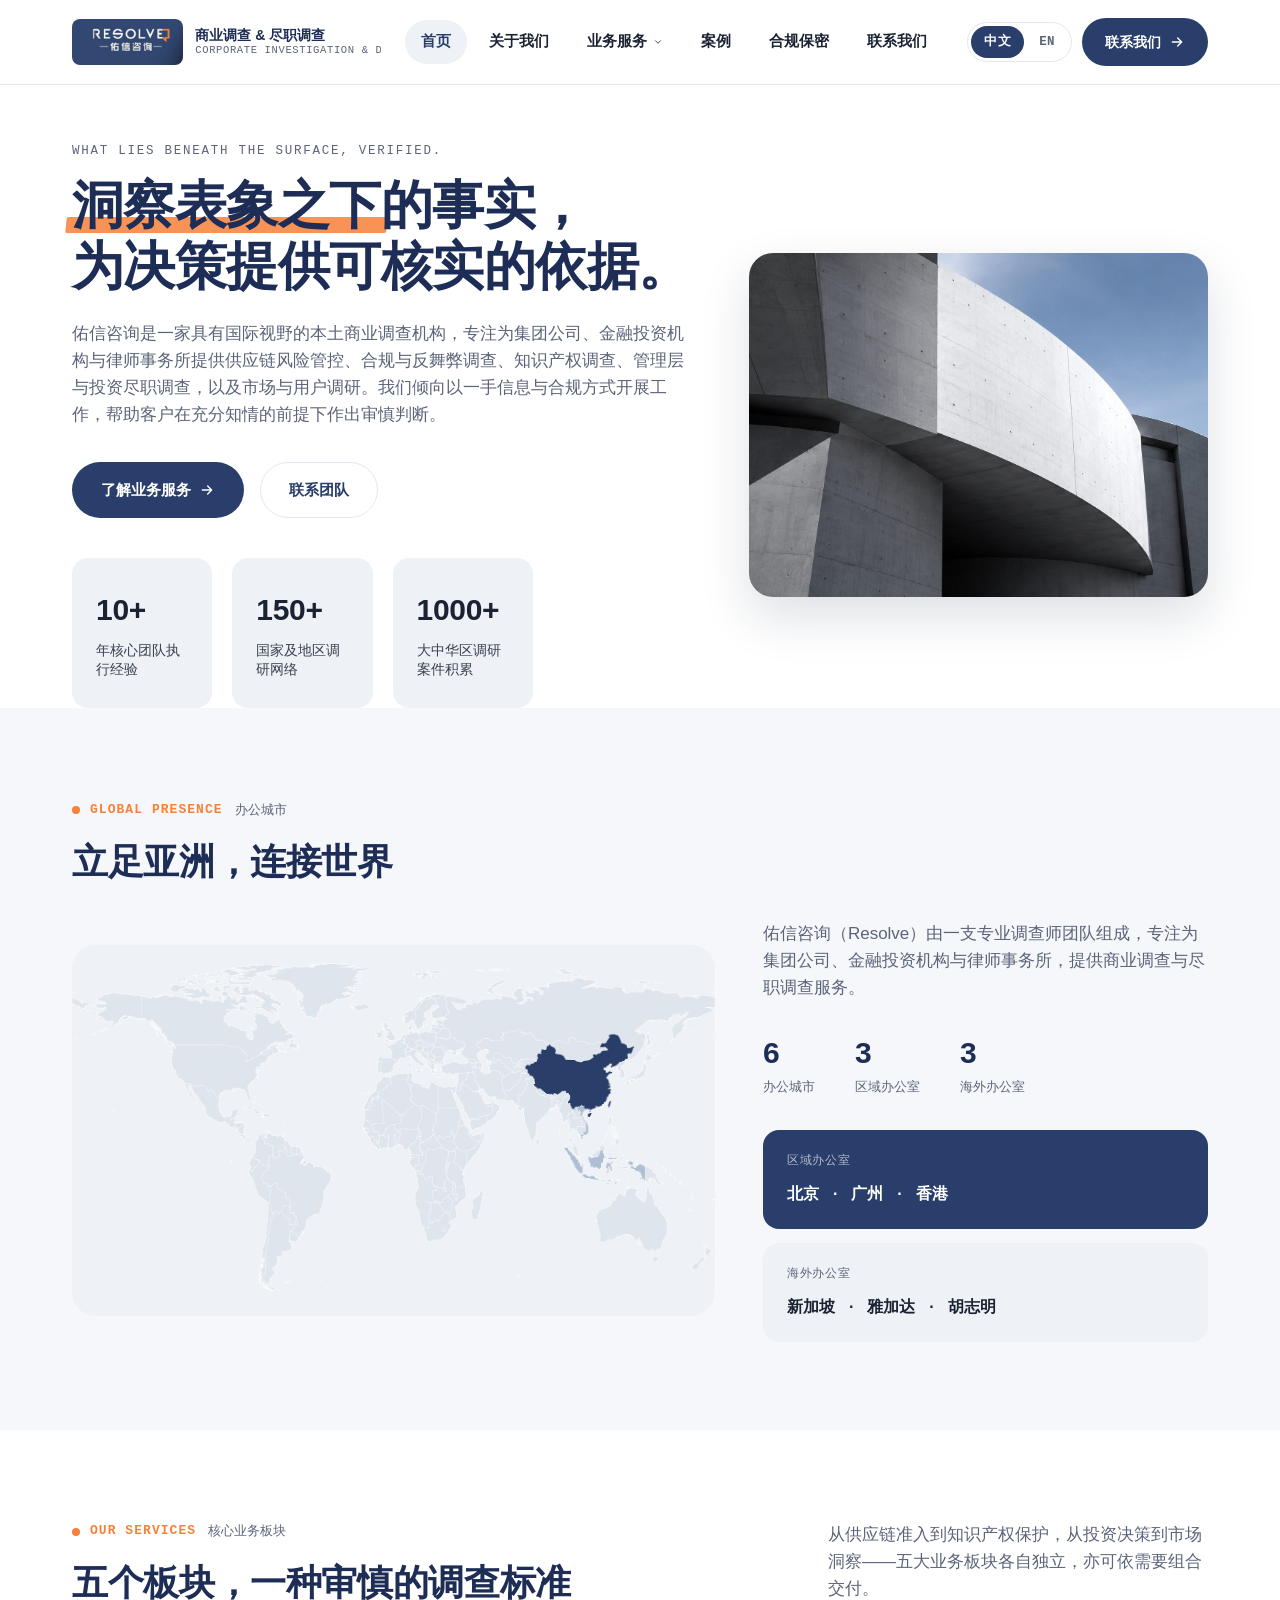
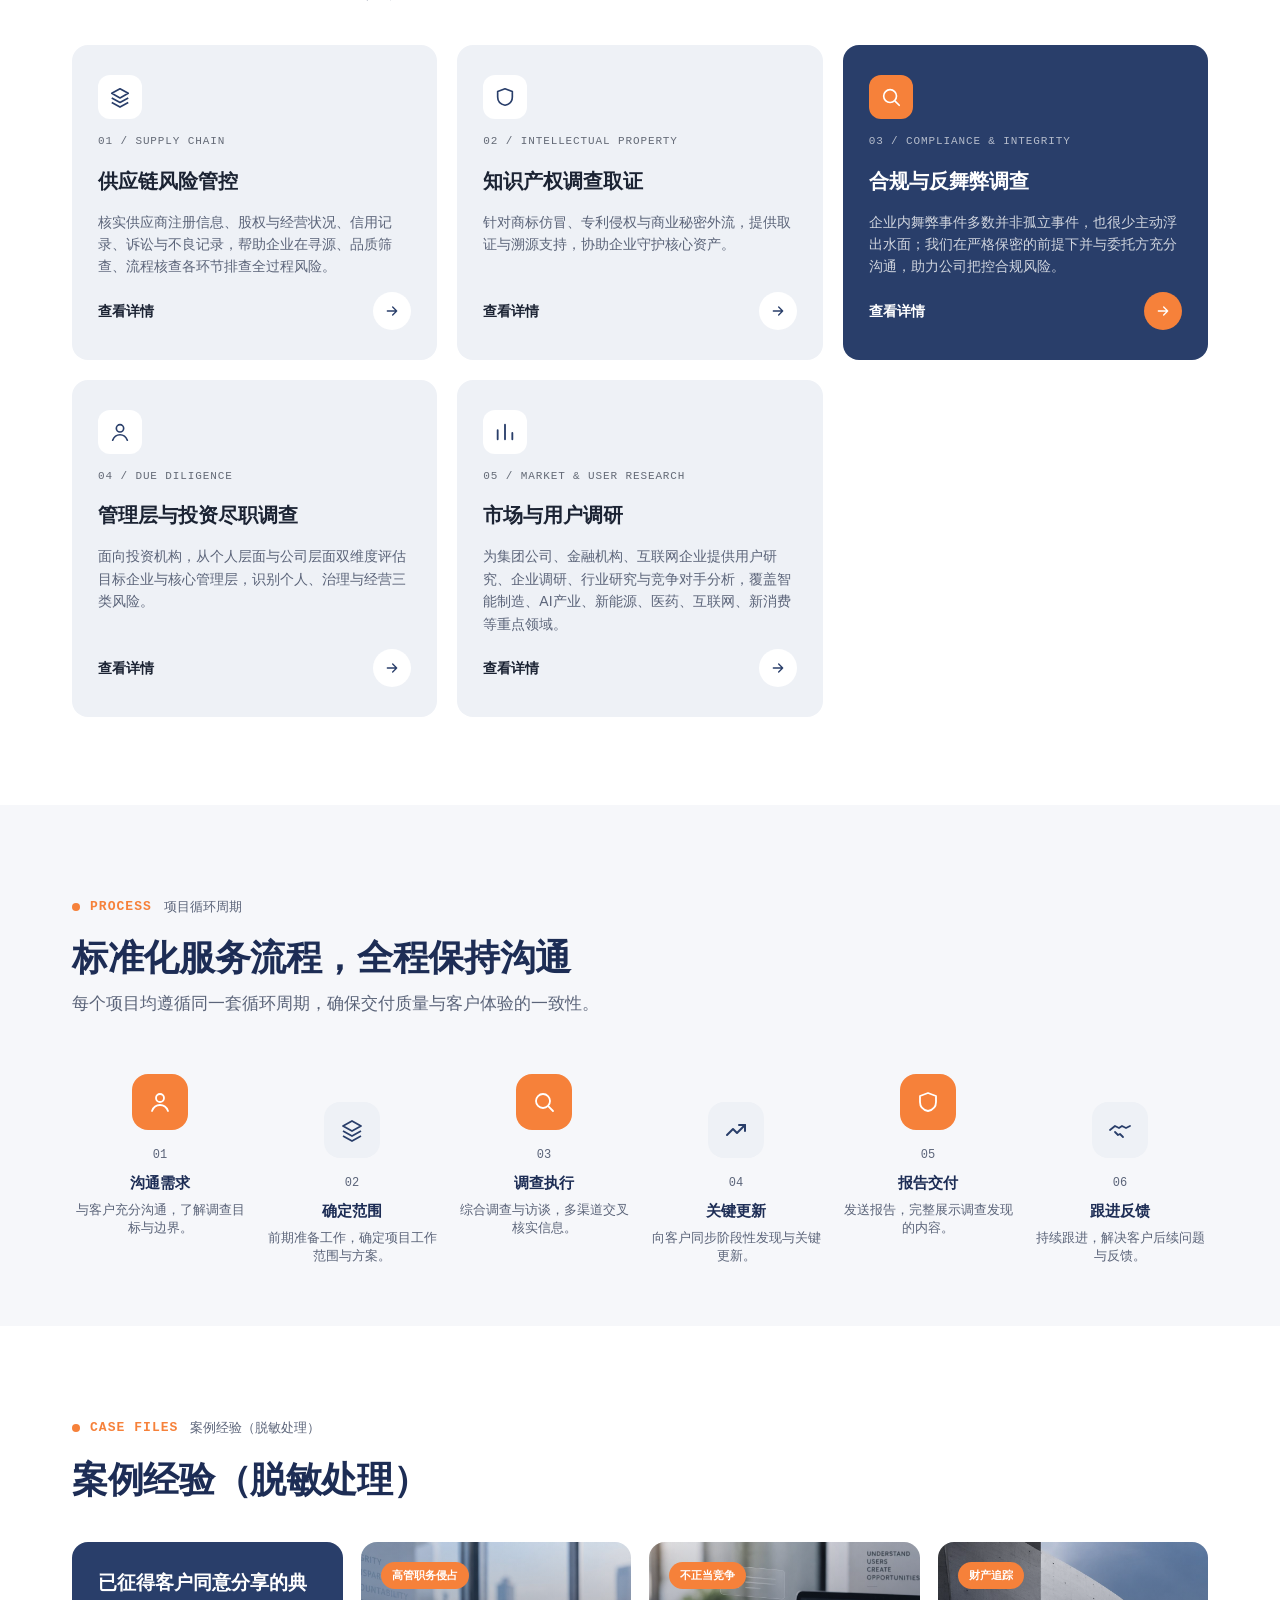
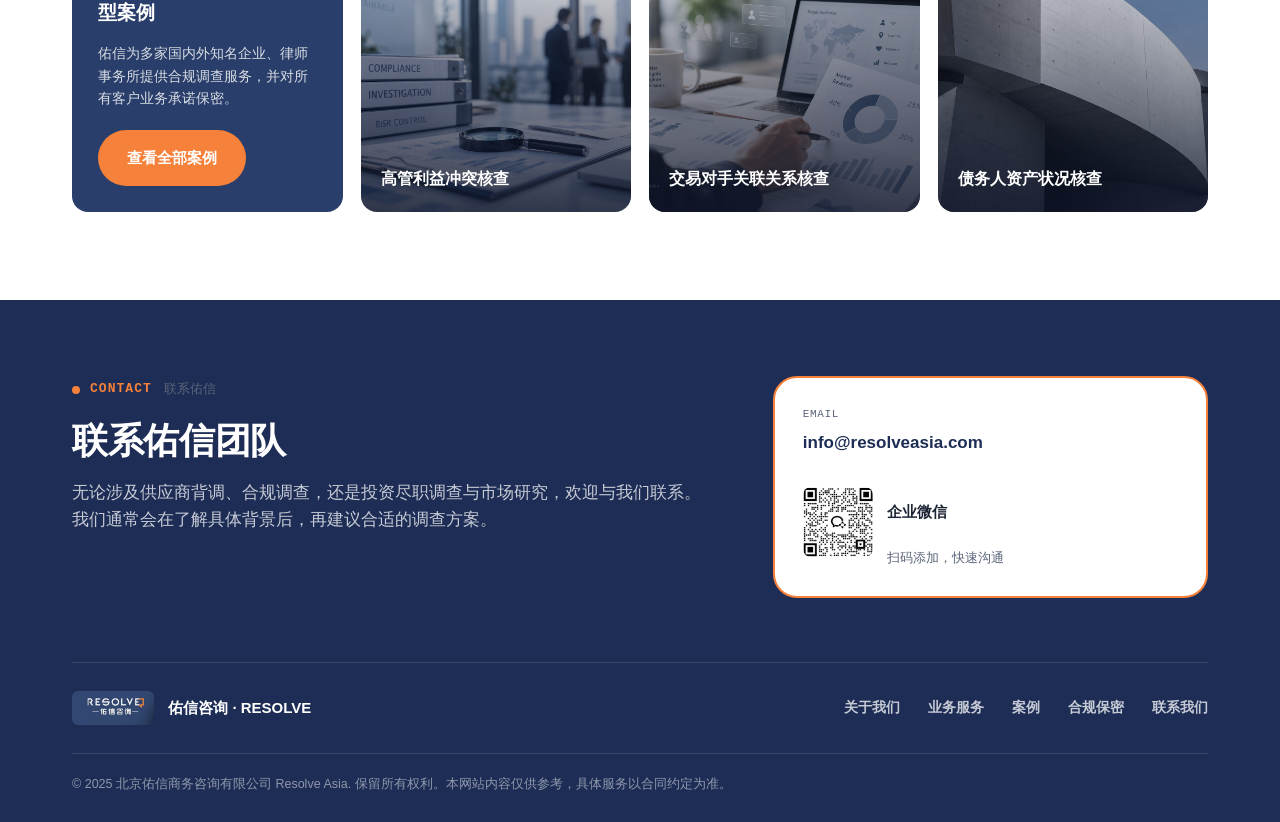
==== commit 88943c2e: "Add files via upload" ====
--- a/index.html
+++ b/index.html
@@ -87,11 +87,10 @@
       </h2>
       <div class="presence-wrap">
         <div class="map-box">
-          <div class="world-map"><img src="assets/img/world-map.svg" alt="Office network map" loading="lazy"></div>
-          <div class="map-legend">
-            <span><i style="background:#f6813a"></i><span lang-zh>区域办公室</span><span lang-en>Regional Office</span></span>
-            <span><i style="background:#1d2d55"></i><span lang-zh>海外办公室</span><span lang-en>Overseas Office</span></span>
-          </div>
+          <div class="world-map"><picture>
+            <source srcset="assets/img/world-map.webp" type="image/webp">
+            <img src="assets/img/world-map.png" alt="Resolve global office network map" loading="lazy">
+          </picture></div>
         </div>
         <div>
           <p class="lede" style="margin-bottom:24px;"><span lang-zh>佑信咨询（Resolve）由一支专业调查师团队组成，专注为集团公司、金融投资机构与律师事务所，提供商业调查与尽职调查服务。</span><span lang-en>Resolve is a team of professional investigators serving corporations, financial investors and law firms with corporate investigation and due diligence.</span></p>
--- a/assets/css/style.css
+++ b/assets/css/style.css
@@ -441,9 +441,9 @@
   min-height:180px;display:flex;align-items:center;justify-content:space-between;gap:24px;padding:40px;flex-wrap:wrap;}
 .consult-banner h3{color:#fff;font-size:22px;max-width:480px;}
 
-/* ---------- world map (simplified placeholder) ---------- */
-.world-map{position:relative;width:100%;}
-.world-map svg{width:100%;height:auto;display:block;}
+/* ---------- world map ---------- */
+.world-map{position:relative;width:100%;background:var(--bg-card);display:flex;align-items:center;justify-content:center;padding:18px 0;}
+.world-map img{width:100%;max-width:760px;height:auto;display:block;}
 .map-legend{display:flex;gap:24px;margin-top:16px;font-size:12.5px;color:var(--ink-soft);flex-wrap:wrap;}
 .map-legend span{display:inline-flex;align-items:center;gap:7px;}
 .map-legend i{width:9px;height:9px;border-radius:50%;display:inline-block;}
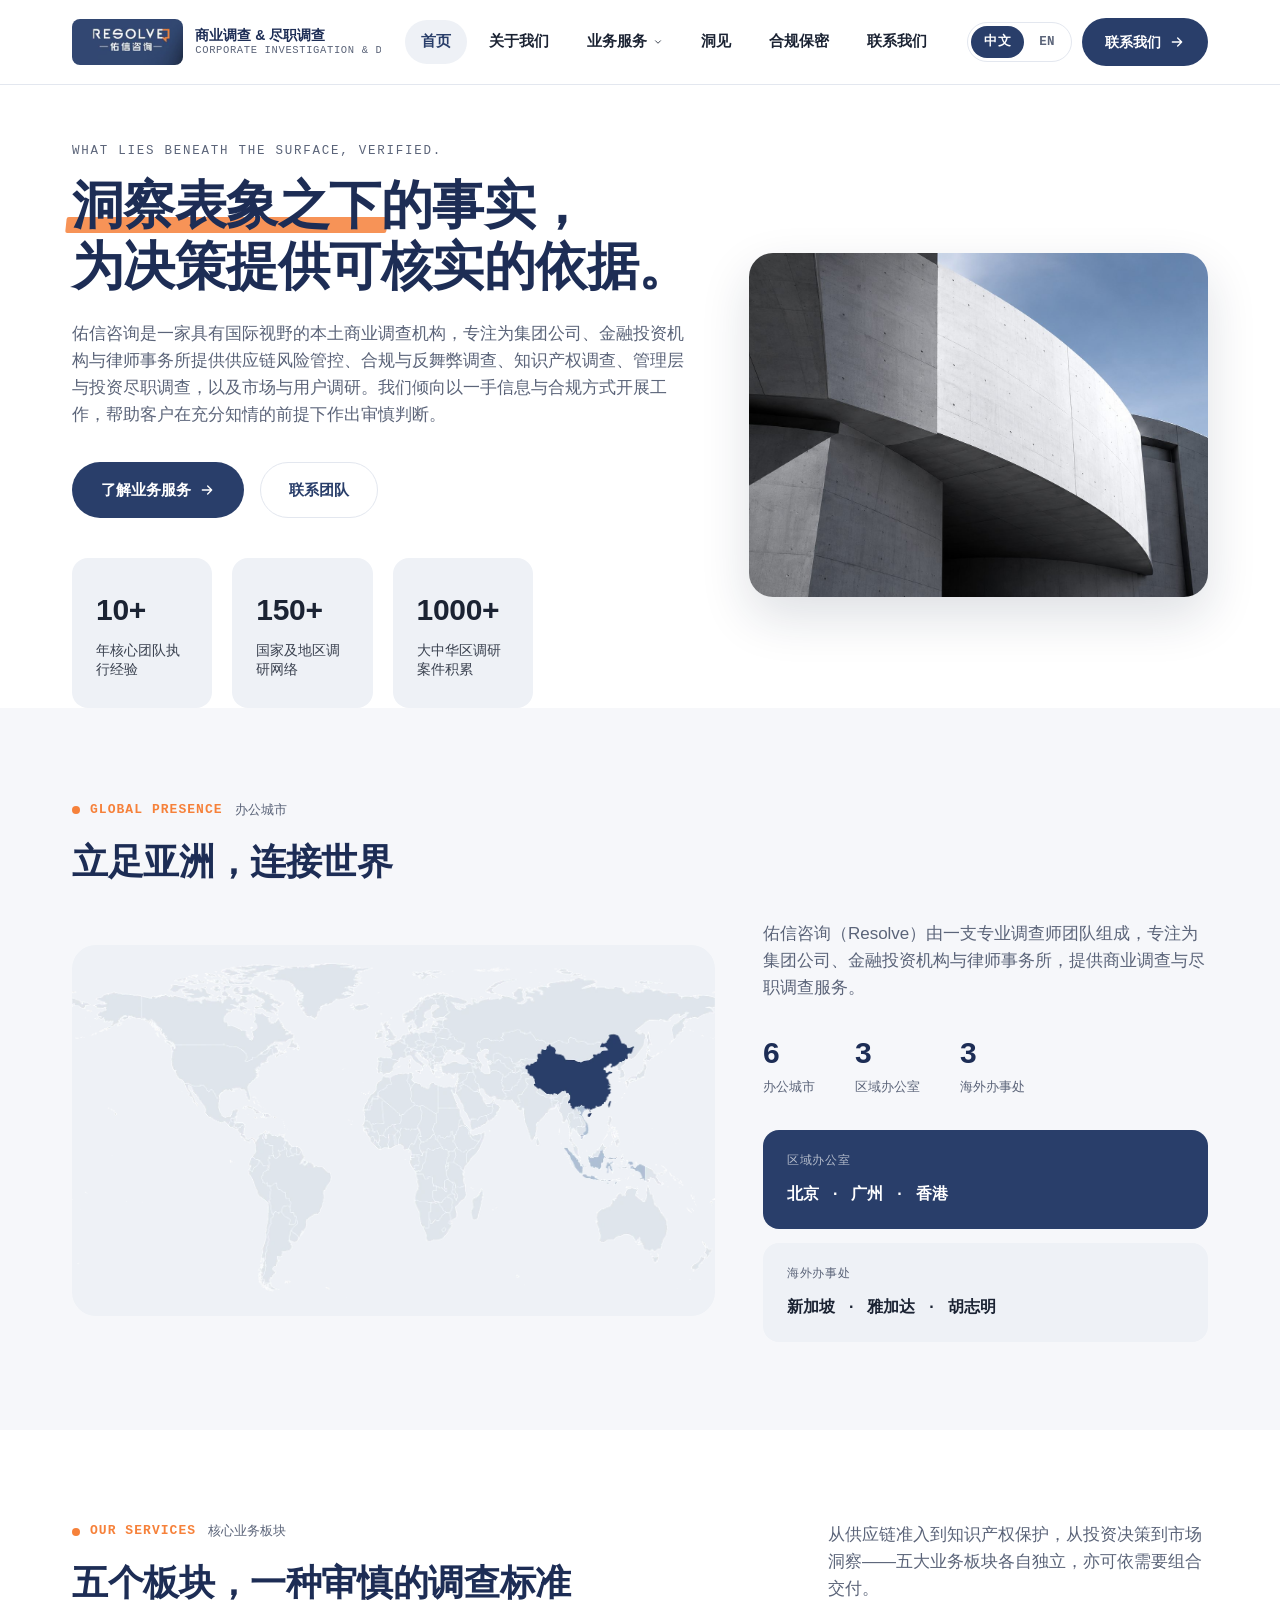
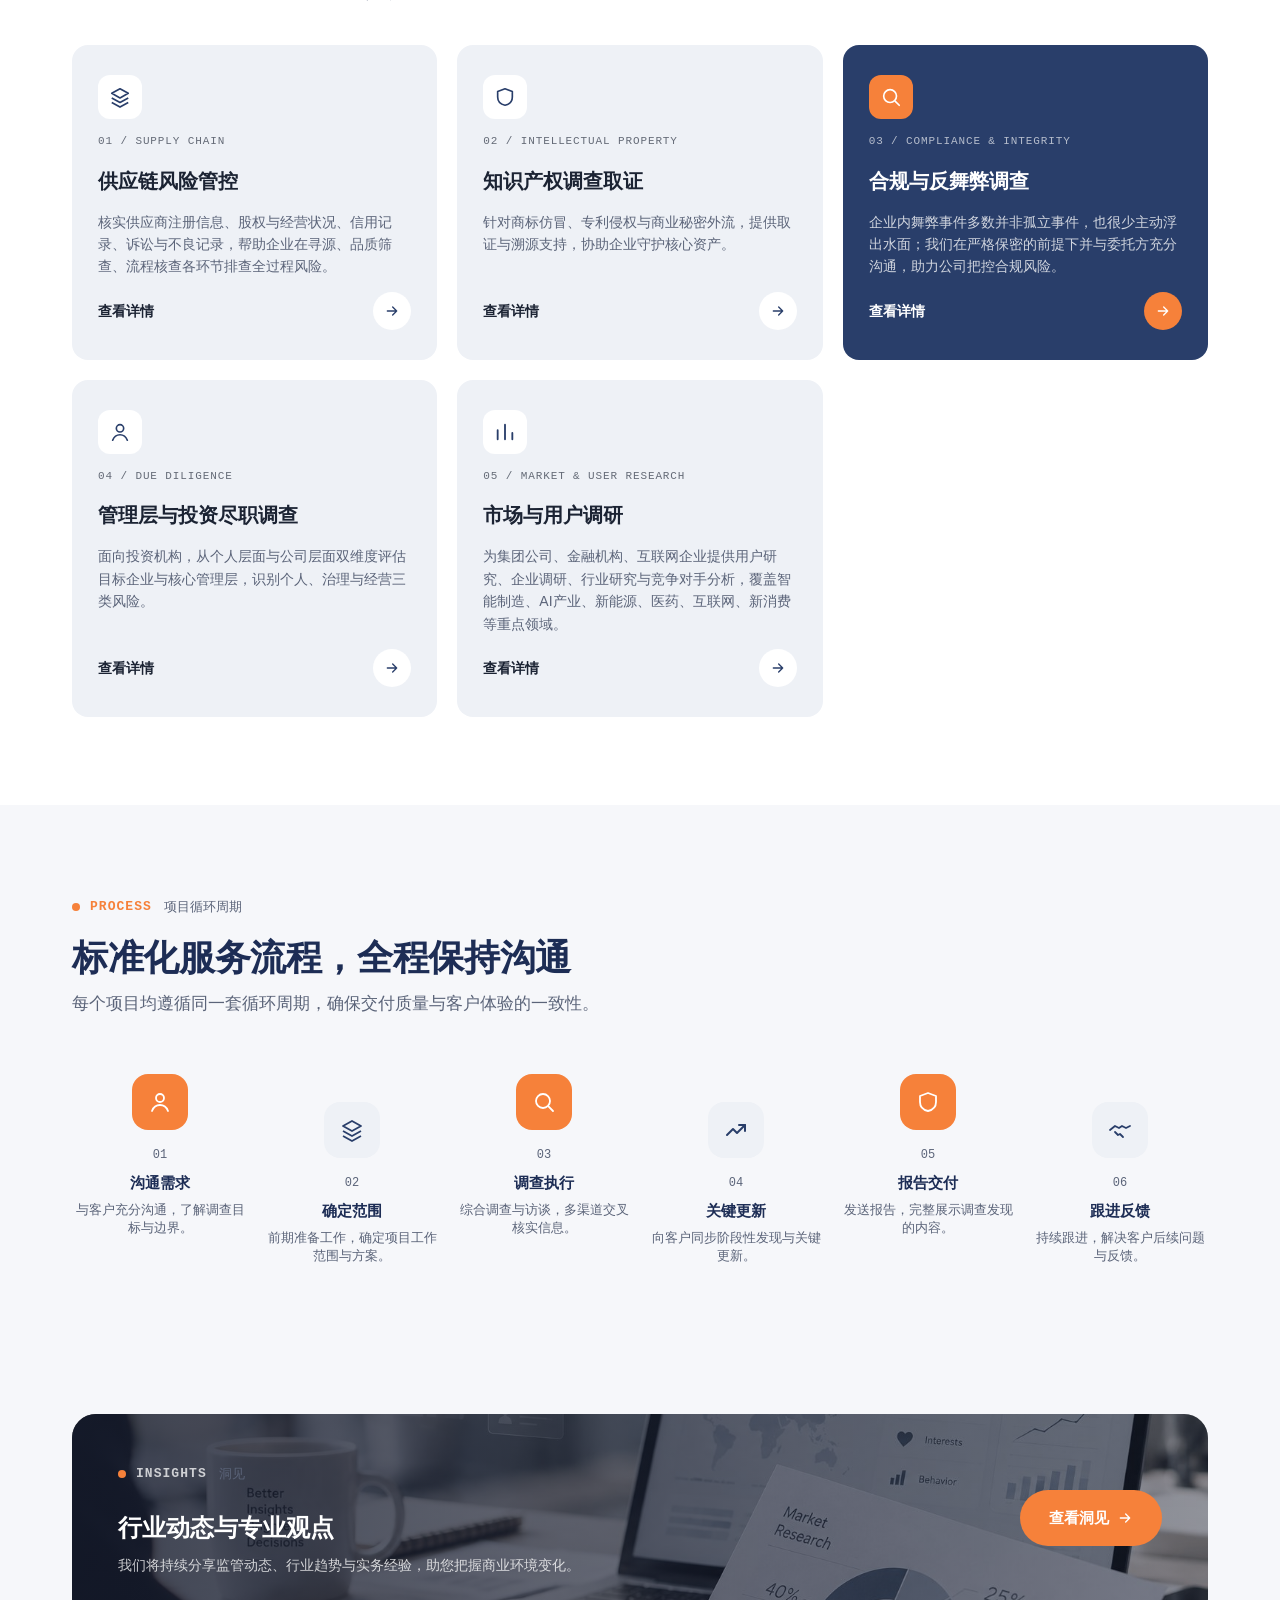
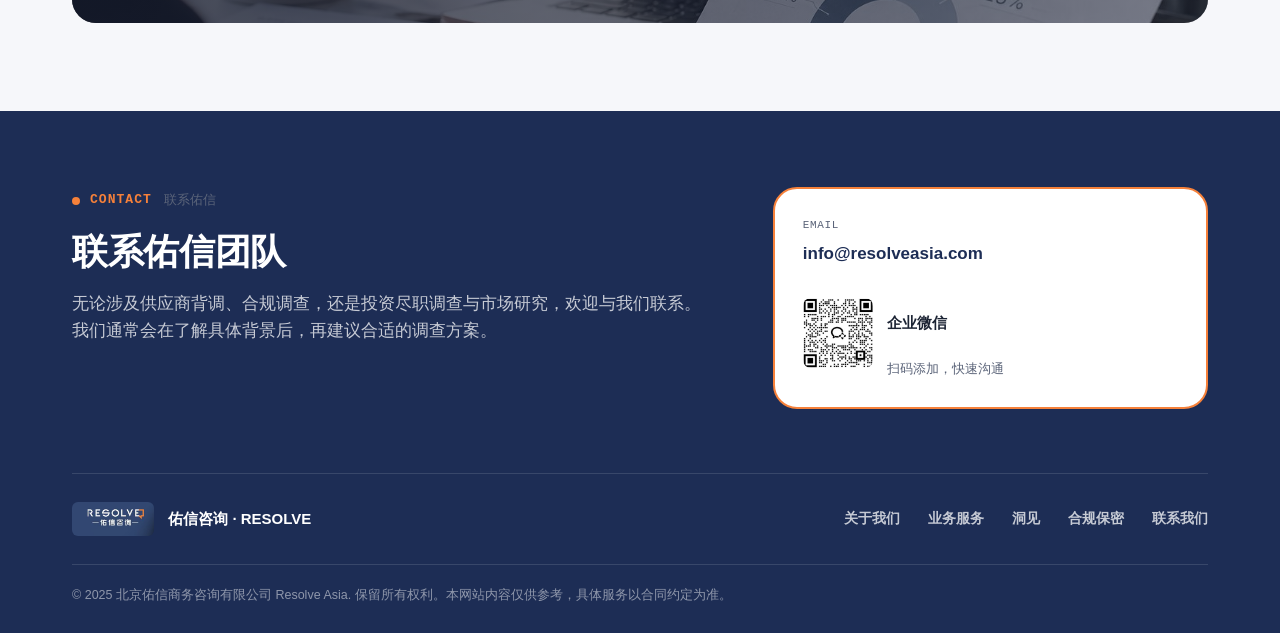
==== commit 16238c8a: "Add files via upload" ====
--- a/index.html
+++ b/index.html
@@ -36,7 +36,7 @@
           <a href="services.html"><span lang-zh>业务服务</span><span lang-en>Services</span><svg class="chev" viewBox="0 0 24 24" fill="none"><path d="M6 9l6 6 6-6" stroke="currentColor" stroke-width="2" stroke-linecap="round" stroke-linejoin="round"/></svg></a>
           <ul class="submenu"><li><a href="service-supplier.html"><span lang-zh>供应链风险管控</span><span lang-en>Supply Chain Risk Management</span></a></li><li><a href="service-ip.html"><span lang-zh>知识产权调查取证</span><span lang-en>IP Investigation & Evidence Collection</span></a></li><li><a href="service-antifraud.html"><span lang-zh>合规与反舞弊调查</span><span lang-en>Compliance & Anti-Fraud</span></a></li><li><a href="service-duediligence.html"><span lang-zh>管理层与投资尽调</span><span lang-en>Management & Investment DD</span></a></li><li><a href="service-research.html"><span lang-zh>市场与用户调研</span><span lang-en>Market & User Research</span></a></li></ul>
         </li>
-        <li><a href="cases.html"><span lang-zh>案例</span><span lang-en>Cases</span></a></li>
+        <li><a href="insights.html"><span lang-zh>洞见</span><span lang-en>Insights</span></a></li>
         <li><a href="trust.html"><span lang-zh>合规保密</span><span lang-en>Compliance</span></a></li>
         <li><a href="contact.html"><span lang-zh>联系我们</span><span lang-en>Contact</span></a></li>
       </ul>
@@ -97,7 +97,7 @@
           <div class="office-counts">
             <div><div class="num">6</div><div class="cap" lang-zh>办公城市</div><div class="cap" lang-en>Office cities</div></div>
             <div><div class="num">3</div><div class="cap" lang-zh>区域办公室</div><div class="cap" lang-en>Regional offices</div></div>
-            <div><div class="num">3</div><div class="cap" lang-zh>海外办公室</div><div class="cap" lang-en>Overseas offices</div></div>
+            <div><div class="num">3</div><div class="cap" lang-zh>海外办事处</div><div class="cap" lang-en>Overseas offices</div></div>
           </div>
           <div class="office-list">
           <div class="office-card regional">
@@ -105,7 +105,7 @@
             <div class="city-row"><span><span lang-zh>北京</span><span lang-en>Beijing</span></span><span>·</span><span><span lang-zh>广州</span><span lang-en>Guangzhou</span></span><span>·</span><span><span lang-zh>香港</span><span lang-en>Hong Kong</span></span></div>
           </div>
           <div class="office-card">
-            <div class="label"><span lang-zh>海外办公室</span><span lang-en>Overseas Office</span></div>
+            <div class="label"><span lang-zh>海外办事处</span><span lang-en>Overseas Office</span></div>
             <div class="city-row"><span><span lang-zh>新加坡</span><span lang-en>Singapore</span></span><span>·</span><span><span lang-zh>雅加达</span><span lang-en>Jakarta</span></span><span>·</span><span><span lang-zh>胡志明</span><span lang-en>Ho Chi Minh City</span></span></div>
           </div>
         </div>
@@ -202,33 +202,25 @@
     </div>
   </section>
 
-  <section class="section">
-    <div class="container">
-      <div class="ov-head">
-        <div>
-          <span class="eyebrow">CASE FILES <span class="zh-sub"><span lang-zh>案例经验（脱敏处理）</span><span lang-en>Case Files (Sanitized)</span></span></span>
-          <h2><span lang-zh>案例经验（脱敏处理）</span><span lang-en>Case Files (Sanitized)</span></h2>
-        </div>
-      </div>
-      <div class="case-strip">
-        <div class="case-promo">
+  <section class="section section--soft">
+    <div class="container">
+      <div class="cta-banner" style="margin-top:0;">
+        <img src="assets/img/research-analysis.jpg" alt="Resolve insights">
+        <div class="ov">
           <div>
-            <h3 style="color:#fff;font-size:19px;"><span lang-zh>已征得客户同意分享的典型案例</span><span lang-en>Representative cases, shared with client consent</span></h3>
-            <p><span lang-zh>佑信为多家国内外知名企业、律师事务所提供合规调查服务，并对所有客户业务承诺保密。</span><span lang-en>We serve leading corporations and law firms under strict confidentiality commitments.</span></p>
-          </div>
-          <a href="cases.html" class="btn btn-accent" style="align-self:flex-start;"><span lang-zh>查看全部案例</span><span lang-en>View all cases</span></a>
-        </div>
-        <div class="case-mini">
-          <img src="assets/img/compliance-desk.jpg" alt="Executive conflict-of-interest case">
-          <div class="ov"><span class="tag"><span lang-zh>高管职务侵占</span><span lang-en>Executive Misconduct</span></span><h4><span lang-zh>高管利益冲突核查</span><span lang-en>Executive Conflict-of-Interest Review</span></h4></div>
-        </div>
-        <div class="case-mini">
-          <img src="assets/img/research-analysis.jpg" alt="Counterparty relationship case">
-          <div class="ov"><span class="tag"><span lang-zh>不正当竞争</span><span lang-en>Unfair Competition</span></span><h4><span lang-zh>交易对手关联关系核查</span><span lang-en>Counterparty Relationship Verification</span></h4></div>
-        </div>
-        <div class="case-mini">
-          <img src="assets/img/hero-concrete.jpg" alt="Debtor asset verification case">
-          <div class="ov"><span class="tag"><span lang-zh>财产追踪</span><span lang-en>Asset Tracing</span></span><h4><span lang-zh>债务人资产状况核查</span><span lang-en>Debtor Asset Verification</span></h4></div>
+            <span class="eyebrow" style="color:rgba(255,255,255,.75);">INSIGHTS <span class="zh-sub">洞见</span></span>
+            <h3 style="margin-top:8px;">
+              <span lang-zh>行业动态与专业观点</span>
+              <span lang-en>Industry trends &amp; professional perspectives</span>
+            </h3>
+            <p>
+              <span lang-zh>我们将持续分享监管动态、行业趋势与实务经验，助您把握商业环境变化。</span>
+              <span lang-en>We regularly share regulatory updates, industry trends and practical insights to help you navigate a changing business environment.</span>
+            </p>
+          </div>
+          <a href="insights.html" class="btn btn-accent">
+            <span lang-zh>查看洞见</span><span lang-en>View Insights</span> <svg viewBox="0 0 24 24" fill="none"><path d="M5 12h14M13 6l6 6-6 6" stroke="currentColor" stroke-width="2" stroke-linecap="round" stroke-linejoin="round"/></svg>
+          </a>
         </div>
       </div>
     </div>
@@ -266,7 +258,7 @@
         <nav class="footer-nav">
           <a href="about.html"><span lang-zh>关于我们</span><span lang-en>About</span></a>
           <a href="services.html"><span lang-zh>业务服务</span><span lang-en>Services</span></a>
-          <a href="cases.html"><span lang-zh>案例</span><span lang-en>Cases</span></a>
+          <a href="insights.html"><span lang-zh>洞见</span><span lang-en>Insights</span></a>
           <a href="trust.html"><span lang-zh>合规保密</span><span lang-en>Compliance</span></a>
           <a href="contact.html"><span lang-zh>联系我们</span><span lang-en>Contact</span></a>
         </nav>
--- a/assets/css/style.css
+++ b/assets/css/style.css
@@ -448,6 +448,34 @@
 .map-legend span{display:inline-flex;align-items:center;gap:7px;}
 .map-legend i{width:9px;height:9px;border-radius:50%;display:inline-block;}
 
+/* ---------- insights ---------- */
+.insight-grid{display:grid;grid-template-columns:repeat(3,1fr);gap:28px;margin-top:28px;}
+.insight-card{display:flex;flex-direction:column;border-radius:var(--radius-m);overflow:hidden;background:#fff;border:1px solid var(--line);transition:box-shadow .2s ease,transform .2s ease;}
+.insight-card:hover{box-shadow:var(--shadow-lift);transform:translateY(-3px);}
+.insight-card .thumb{aspect-ratio:16/10;overflow:hidden;background:var(--bg-card);}
+.insight-card .thumb img{width:100%;height:100%;object-fit:cover;display:block;}
+.insight-card .body{padding:22px 22px 24px;display:flex;flex-direction:column;gap:10px;flex:1;}
+.insight-card .date{font-family:var(--font-mono);font-size:12px;letter-spacing:.04em;color:var(--ink-soft);}
+.insight-card h3{font-size:17.5px;line-height:1.4;}
+.insight-card p{font-size:14px;color:var(--ink-soft);line-height:1.7;flex:1;}
+.insight-card .read-more{font-weight:700;font-size:13.5px;color:var(--navy-mid);display:inline-flex;align-items:center;gap:6px;margin-top:4px;}
+.insight-card .read-more svg{width:14px;height:14px;}
+@media (max-width:980px){.insight-grid{grid-template-columns:1fr 1fr;}}
+@media (max-width:640px){.insight-grid{grid-template-columns:1fr;}}
+
+.insight-empty{border:1px dashed var(--line);border-radius:var(--radius-l);padding:64px 32px;text-align:center;margin-top:28px;background:var(--bg-card);}
+.insight-empty .icon{width:48px;height:48px;margin:0 auto 18px;color:var(--navy-soft);}
+.insight-empty h3{font-size:19px;margin-bottom:8px;}
+.insight-empty p{color:var(--ink-soft);font-size:14.5px;max-width:420px;margin:0 auto;}
+
+.insight-article h1{max-width:820px;}
+.insight-article .insight-meta{font-family:var(--font-mono);font-size:12.5px;color:var(--ink-soft);margin-top:14px;}
+.insight-article .insight-cover{border-radius:var(--radius-l);overflow:hidden;margin:32px 0;aspect-ratio:16/8;}
+.insight-article .insight-cover img{width:100%;height:100%;object-fit:cover;display:block;}
+.insight-body{max-width:760px;font-size:16px;line-height:1.9;color:var(--ink);}
+.insight-body p{margin-bottom:18px;}
+.insight-body h2{font-size:21px;margin:32px 0 14px;}
+
 /* ---------- misc ---------- */
 .mt-0{margin-top:0;}
 .mb-0{margin-bottom:0;}
